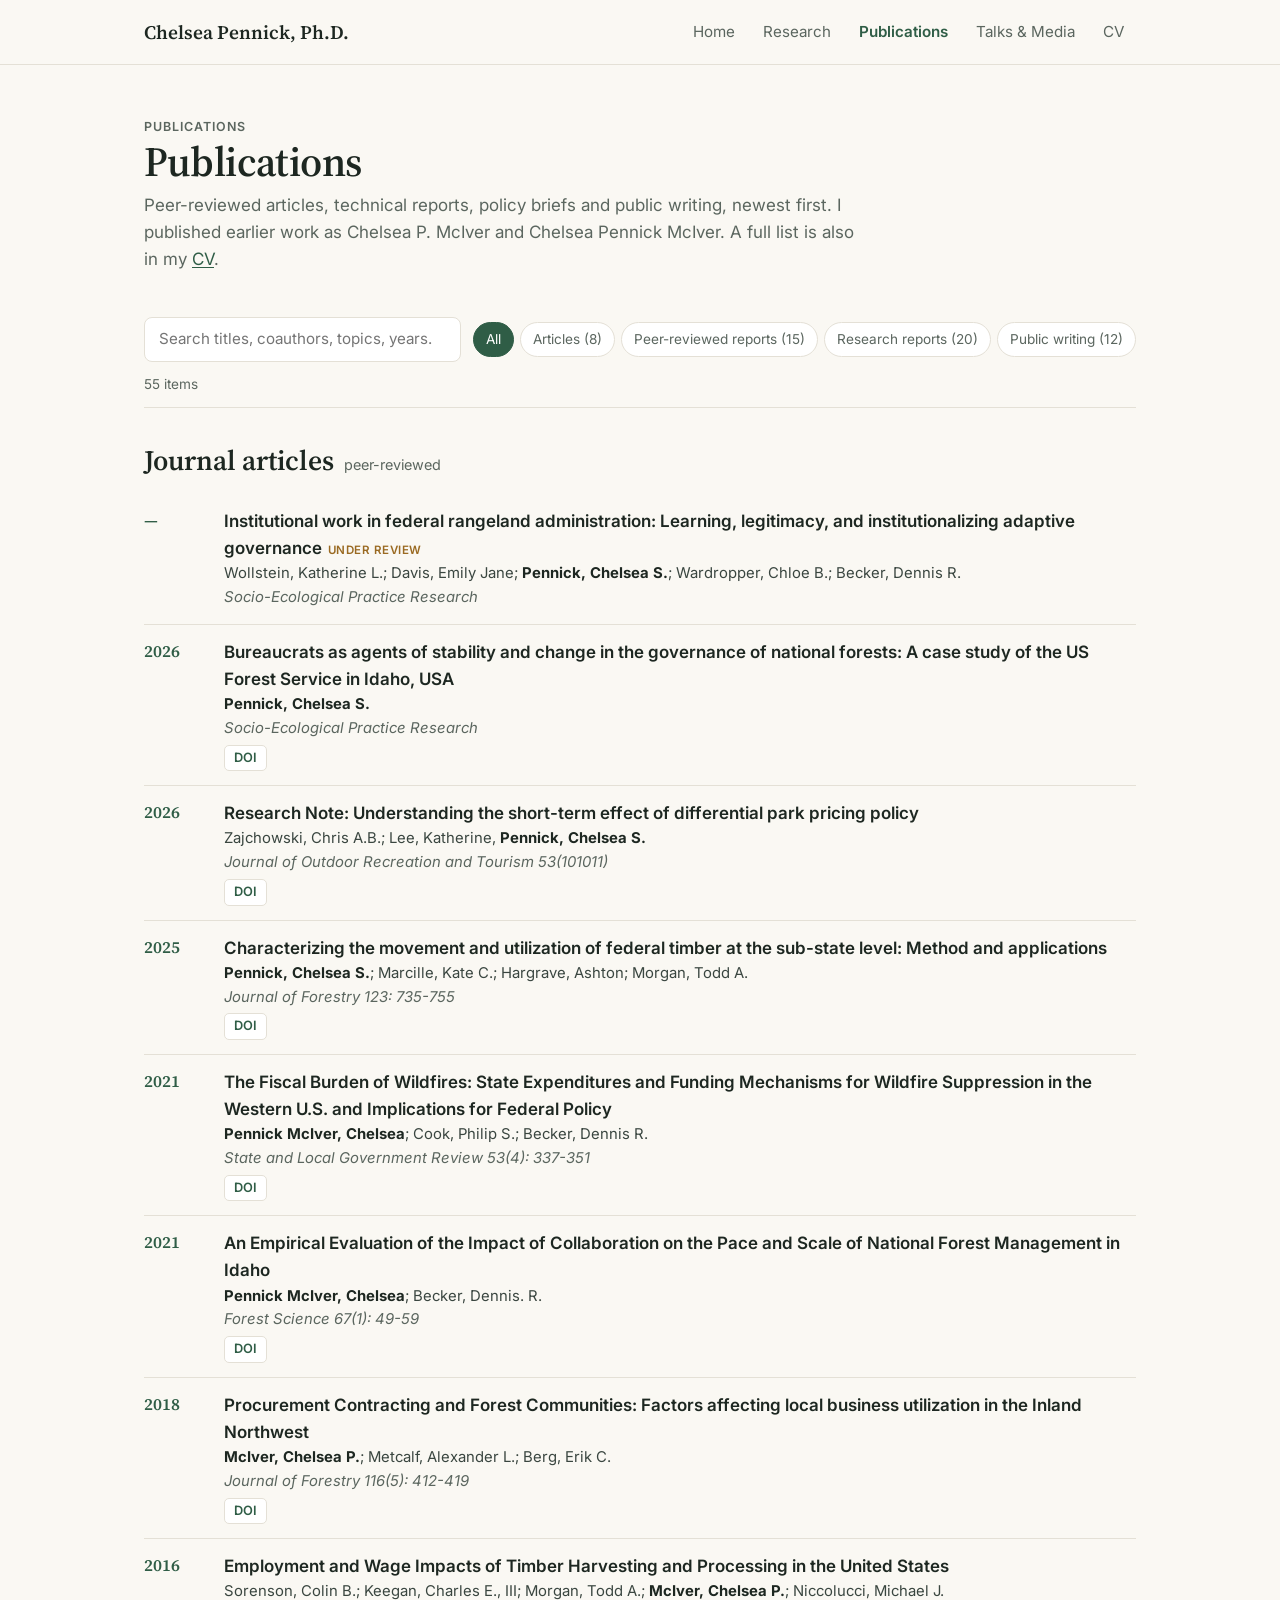
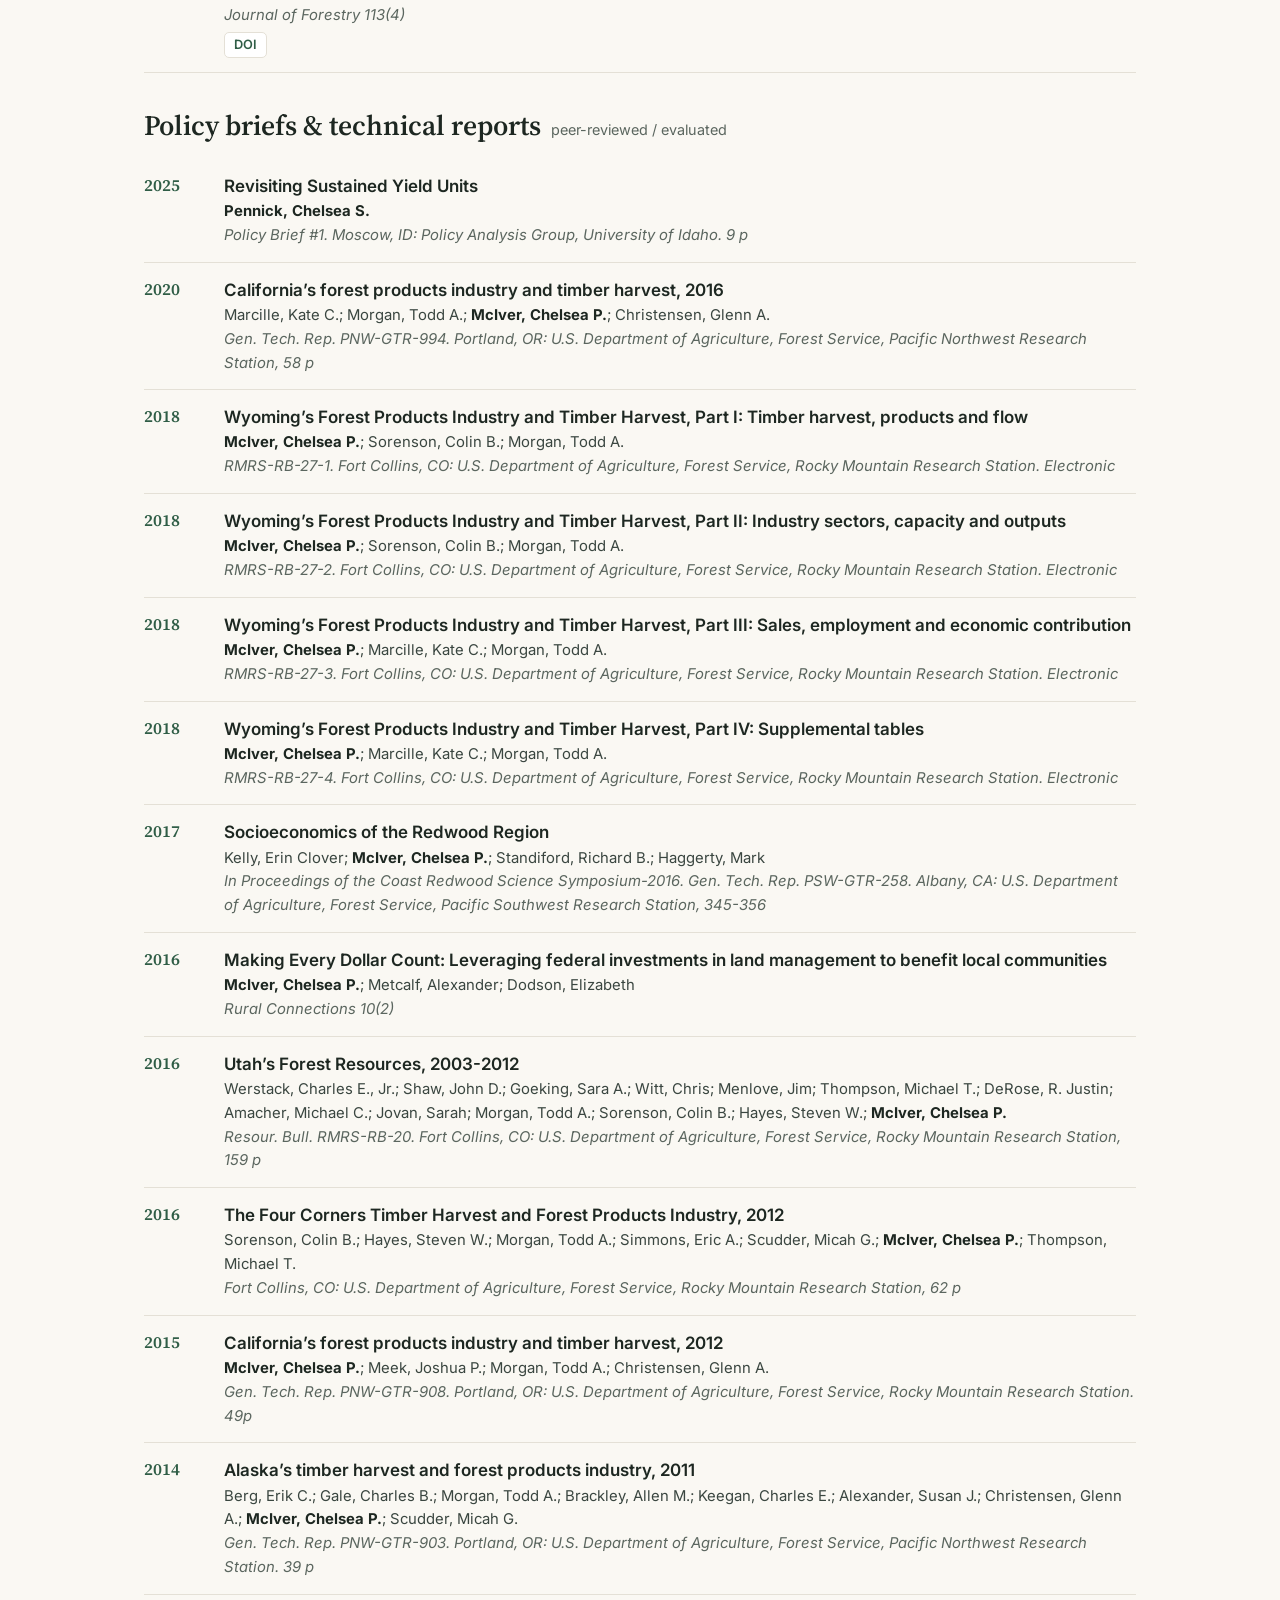
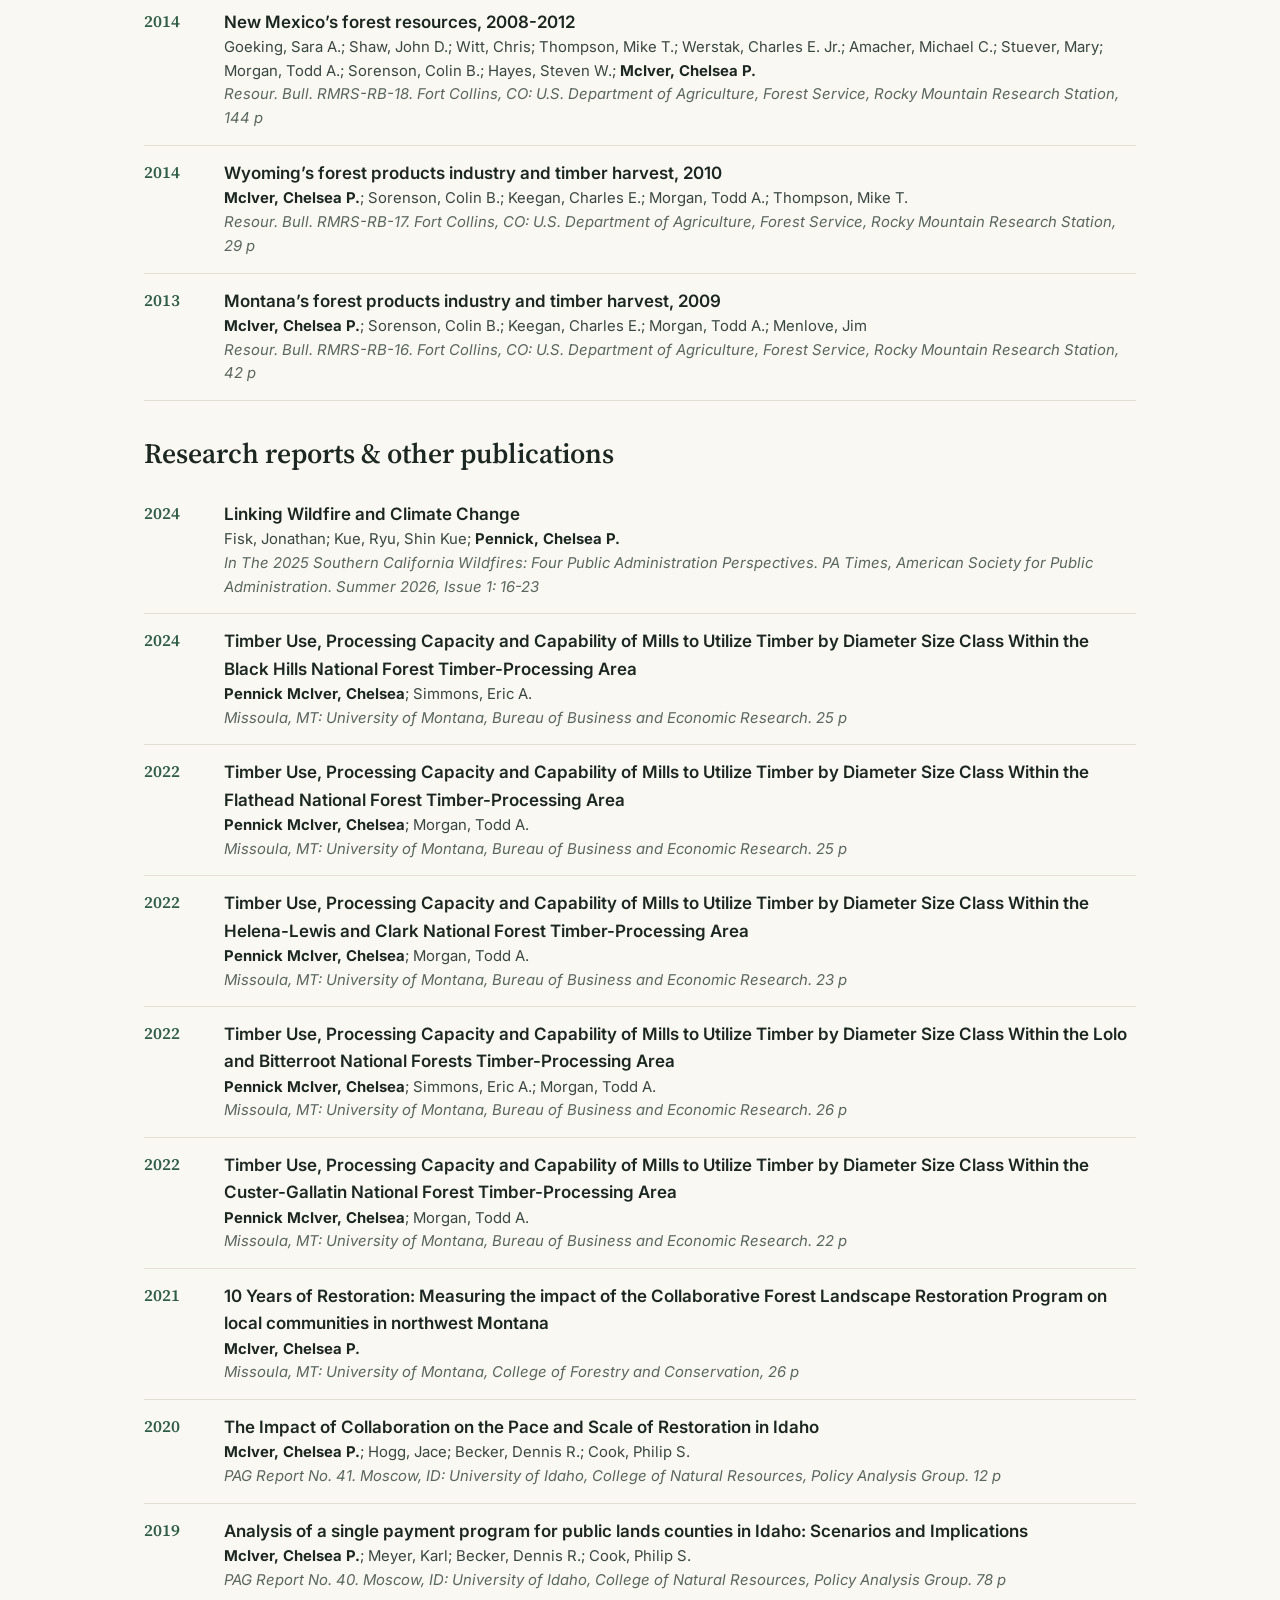
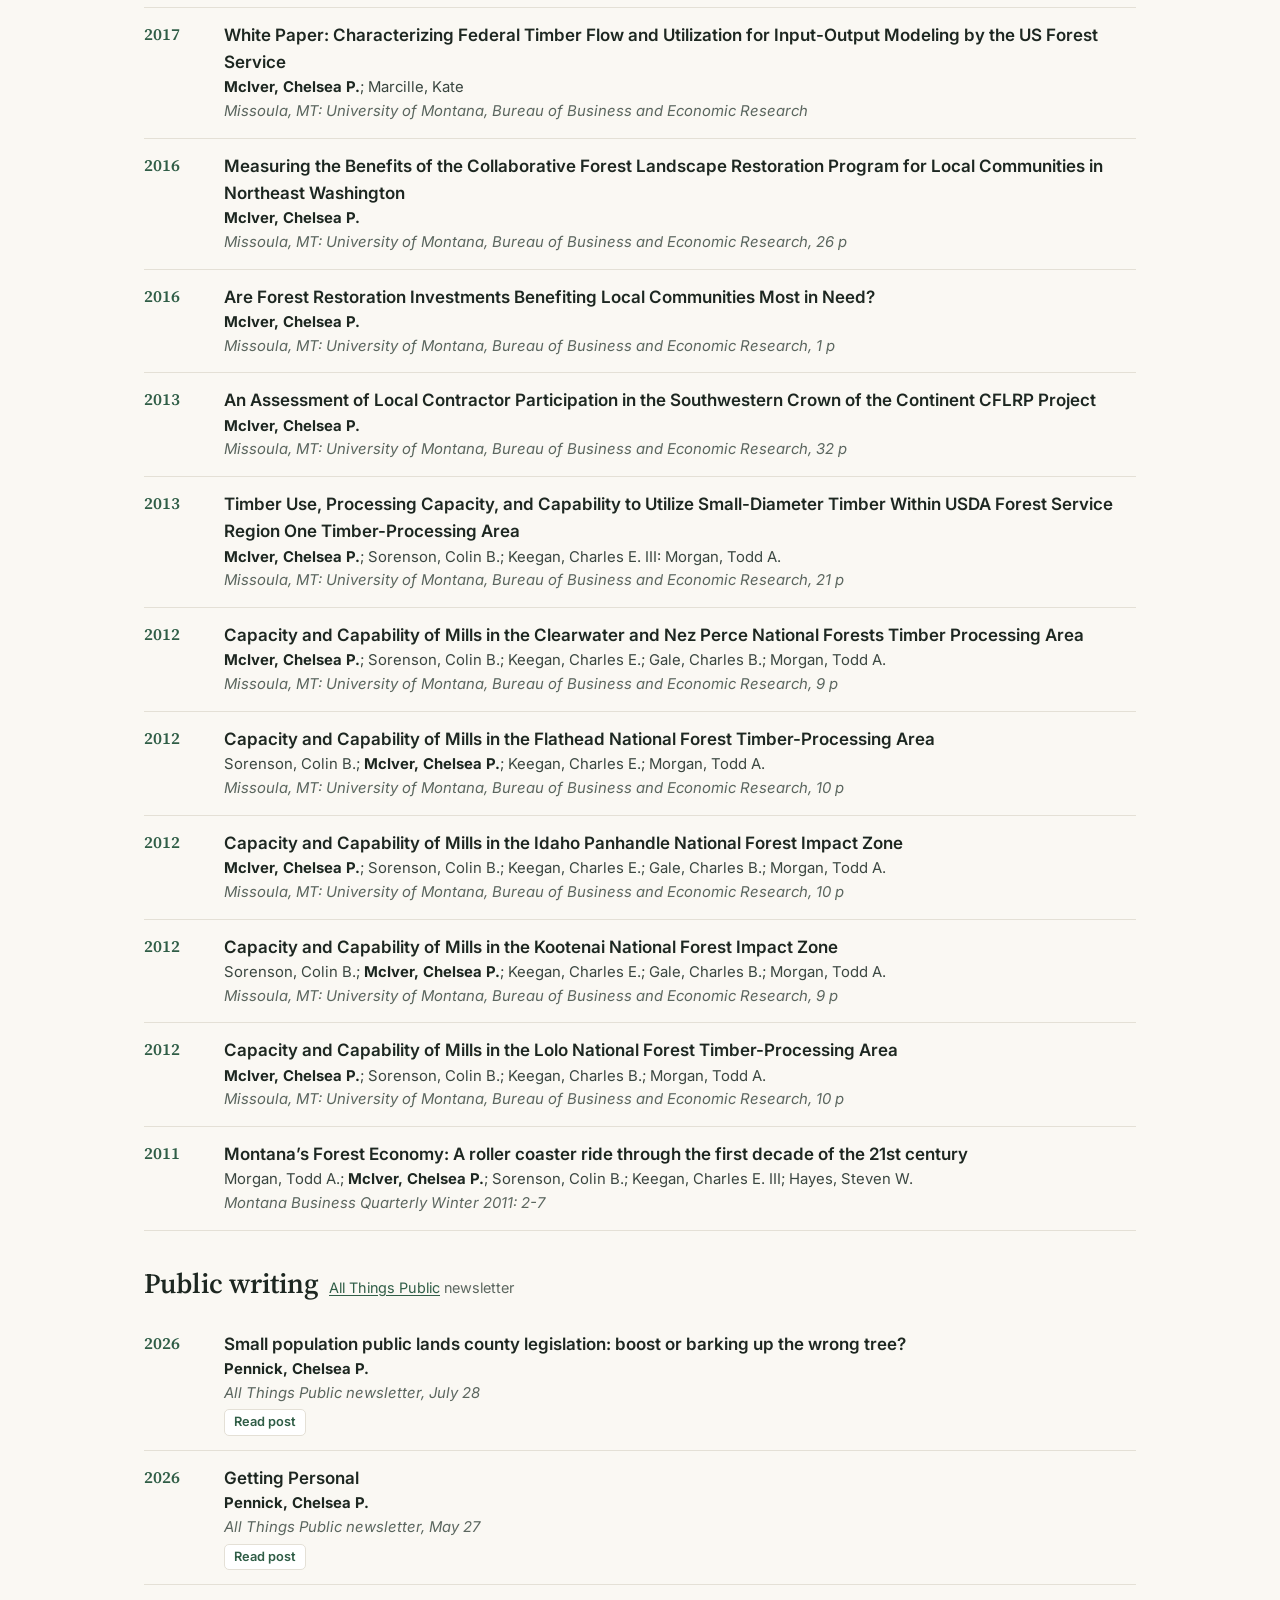
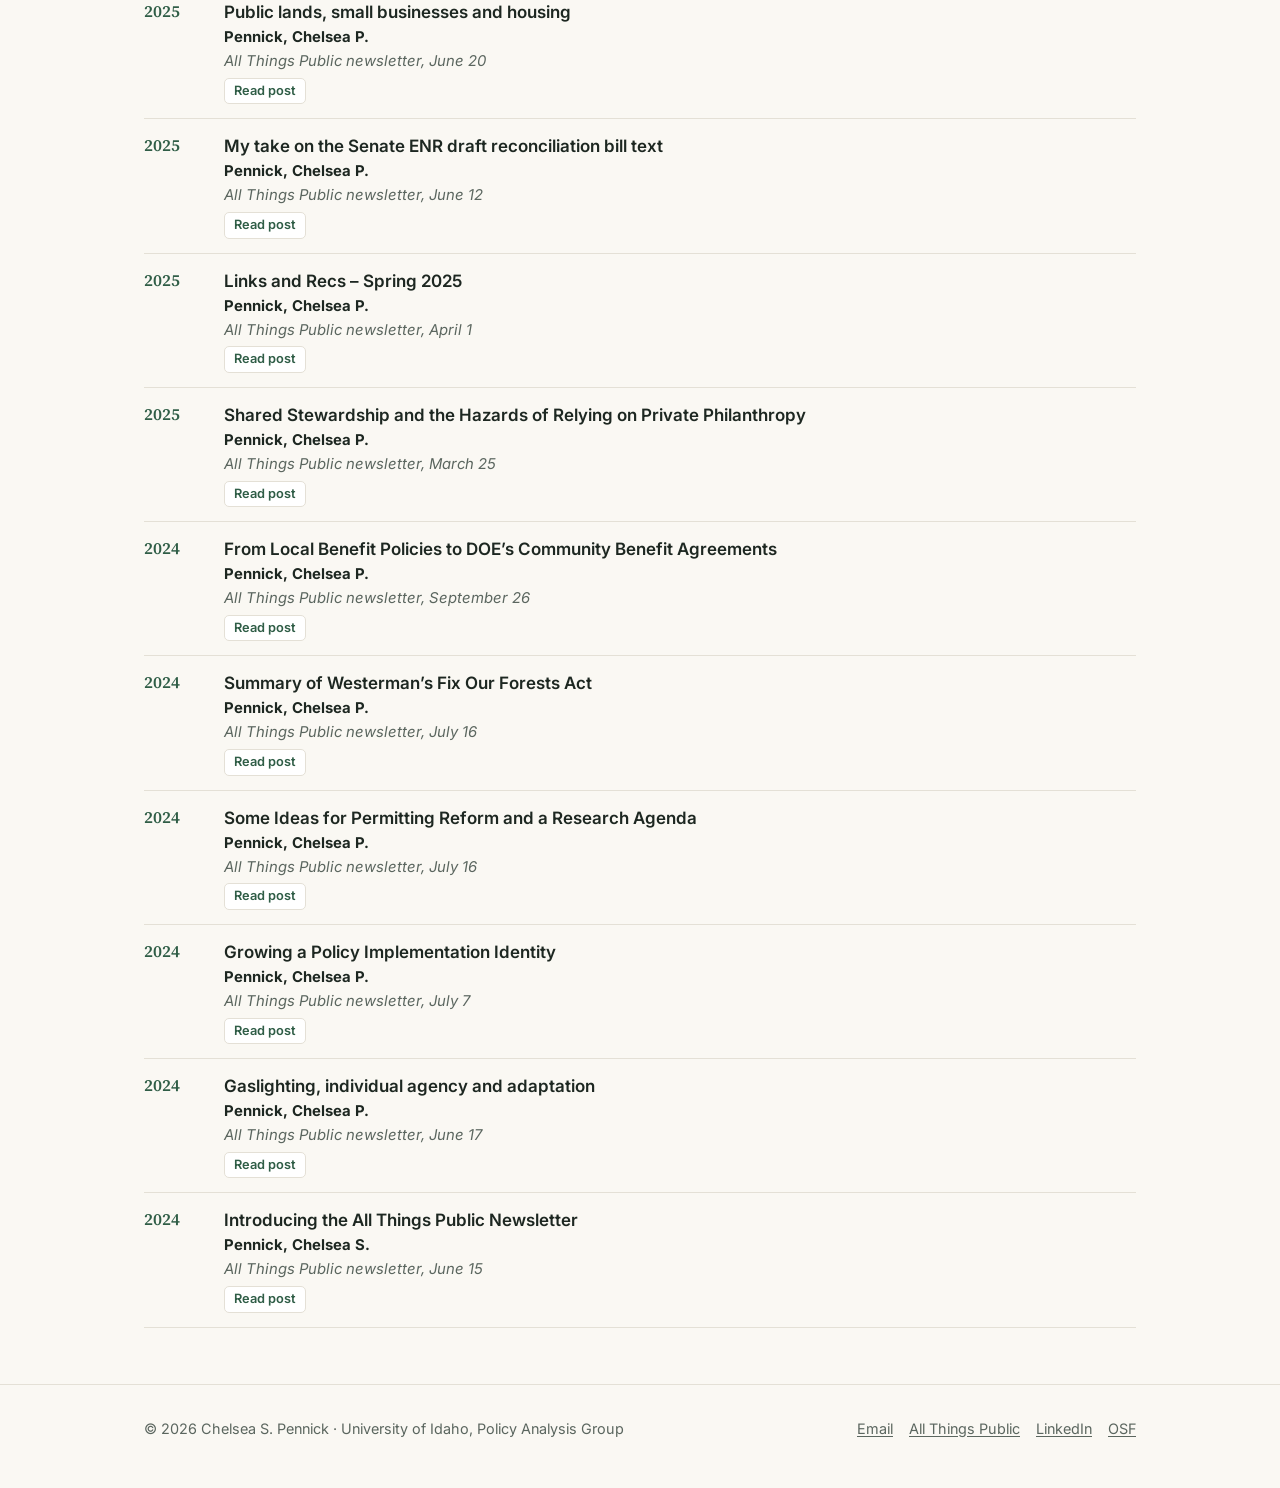
==== publications.html @ fbf47e04 "Add files via upload" ====
<!DOCTYPE html>
<html lang="en">
<head>
  <meta charset="utf-8">
  <meta name="viewport" content="width=device-width, initial-scale=1">
  <title>Publications | Chelsea Pennick, Ph.D.</title>
  <meta name="description" content="Journal articles, technical reports, policy briefs and public writing by Chelsea Pennick (McIver).">
  <meta property="og:title" content="Publications | Chelsea Pennick, Ph.D.">
  <meta property="og:description" content="Journal articles, technical reports, policy briefs and public writing by Chelsea Pennick (McIver).">
  <link rel="preconnect" href="https://fonts.googleapis.com">
  <link rel="preconnect" href="https://fonts.gstatic.com" crossorigin>
  <link href="https://fonts.googleapis.com/css2?family=Inter:wght@400;500;600&family=Source+Serif+4:wght@400;600&display=swap" rel="stylesheet">
  <link rel="stylesheet" href="style.css">
</head>
<body>
  <a class="skip" href="#main">Skip to content</a>
  <header class="site-header">
    <div class="wrap">
      <a class="brand" href="index.html">Chelsea Pennick, Ph.D.</a>
      <nav class="nav" aria-label="Main">
        <a href="index.html">Home</a>
        <a href="research.html">Research</a>
        <a href="publications.html" aria-current="page">Publications</a>
        <a href="talks.html">Talks &amp; Media</a>
        <a href="files/Pennick_CV.pdf">CV</a>
      </nav>
    </div>
  </header>

  <main id="main">
    <div class="page-head">
      <div class="wrap">
        <p class="kicker">Publications</p>
        <h1>Publications</h1>
        <p>Peer-reviewed articles, technical reports, policy briefs and public writing, newest first. I published earlier work as Chelsea P. McIver and Chelsea Pennick McIver. A full list is also in my <a href="files/Pennick_CV.pdf">CV</a>.</p>
      </div>
    </div>
    <div class="wrap">
      <div class="toolbar" role="search">
        <input id="q" type="search" placeholder="Search titles, coauthors, topics, years…" aria-label="Search publications">
        <div class="chips" role="group" aria-label="Filter by type">
          <button class="chip" data-filter="all" aria-pressed="true">All</button>
          <button class="chip" data-filter="article" aria-pressed="false">Articles (8)</button>
          <button class="chip" data-filter="technical" aria-pressed="false">Peer-reviewed reports (15)</button>
          <button class="chip" data-filter="report" aria-pressed="false">Research reports (20)</button>
          <button class="chip" data-filter="writing" aria-pressed="false">Public writing (12)</button>
        </div>
        <span class="count" id="count" aria-live="polite">55 items</span>
      </div>
    </div>
    <section class="pub-section" id="articles" data-section>
      <div class="wrap">
        <h2>Journal articles <small>peer-reviewed</small></h2>
        <ul class="pubs">
      <li class="pub" id="J8" data-type="article" data-search="wollstein, katherine l.; davis, emily jane; pennick, chelsea s.; wardropper, chloe b.; becker, dennis r. under review institutional work in federal rangeland administration: learning, legitimacy, and institutionalizing adaptive governance socio-ecological practice research">
        <div class="yr">—</div>
        <div>
          <div class="title">Institutional work in federal rangeland administration: Learning, legitimacy, and institutionalizing adaptive governance<span class="status">Under review</span></div>
          <div class="authors">Wollstein, Katherine L.; Davis, Emily Jane; <strong>Pennick, Chelsea S.</strong>; Wardropper, Chloe B.; Becker, Dennis R.</div>
          <div class="venue">Socio-Ecological Practice Research</div>
        </div>
      </li>
      <li class="pub" id="J7" data-type="article" data-search="pennick, chelsea s. 2026 bureaucrats as agents of stability and change in the governance of national forests: a case study of the us forest service in idaho, usa socio-ecological practice research">
        <div class="yr">2026</div>
        <div>
          <div class="title">Bureaucrats as agents of stability and change in the governance of national forests: A case study of the US Forest Service in Idaho, USA</div>
          <div class="authors"><strong>Pennick, Chelsea S.</strong></div>
          <div class="venue">Socio-Ecological Practice Research</div>
          <div class="actions"><a href="https://doi.org/10.1007/s42532-026-00258-z">DOI</a></div>
        </div>
      </li>
      <li class="pub" id="J6" data-type="article" data-search="zajchowski, chris a.b.; lee, katherine, pennick, chelsea s. 2026 research note: understanding the short-term effect of differential park pricing policy journal of outdoor recreation and tourism 53(101011)">
        <div class="yr">2026</div>
        <div>
          <div class="title">Research Note: Understanding the short-term effect of differential park pricing policy</div>
          <div class="authors">Zajchowski, Chris A.B.; Lee, Katherine, <strong>Pennick, Chelsea S.</strong></div>
          <div class="venue">Journal of Outdoor Recreation and Tourism 53(101011)</div>
          <div class="actions"><a href="https://doi.org/10.1016/j.jort.2025.101011">DOI</a></div>
        </div>
      </li>
      <li class="pub" id="J5" data-type="article" data-search="pennick, chelsea s.; marcille, kate c.; hargrave, ashton; morgan, todd a. 2025 characterizing the movement and utilization of federal timber at the sub-state level: method and applications journal of forestry 123: 735-755">
        <div class="yr">2025</div>
        <div>
          <div class="title">Characterizing the movement and utilization of federal timber at the sub-state level: Method and applications</div>
          <div class="authors"><strong>Pennick, Chelsea S.</strong>; Marcille, Kate C.; Hargrave, Ashton; Morgan, Todd A.</div>
          <div class="venue">Journal of Forestry 123: 735-755</div>
          <div class="actions"><a href="https://doi.org/10.1007/s44392-025-00046-9">DOI</a></div>
        </div>
      </li>
      <li class="pub" id="J4" data-type="article" data-search="pennick mciver, chelsea; cook, philip s.; becker, dennis r. 2021 the fiscal burden of wildfires: state expenditures and funding mechanisms for wildfire suppression in the western u.s. and implications for federal policy state and local government review 53(4): 337-351">
        <div class="yr">2021</div>
        <div>
          <div class="title">The Fiscal Burden of Wildfires: State Expenditures and Funding Mechanisms for Wildfire Suppression in the Western U.S. and Implications for Federal Policy</div>
          <div class="authors"><strong>Pennick McIver, Chelsea</strong>; Cook, Philip S.; Becker, Dennis R.</div>
          <div class="venue">State and Local Government Review 53(4): 337-351</div>
          <div class="actions"><a href="https://doi.org/10.1177/0160323X211061353">DOI</a></div>
        </div>
      </li>
      <li class="pub" id="J3" data-type="article" data-search="pennick mciver, chelsea; becker, dennis. r. 2021 an empirical evaluation of the impact of collaboration on the pace and scale of national forest management in idaho forest science 67(1): 49-59">
        <div class="yr">2021</div>
        <div>
          <div class="title">An Empirical Evaluation of the Impact of Collaboration on the Pace and Scale of National Forest Management in Idaho</div>
          <div class="authors"><strong>Pennick McIver, Chelsea</strong>; Becker, Dennis. R.</div>
          <div class="venue">Forest Science 67(1): 49-59</div>
          <div class="actions"><a href="https://doi.org/10.1093/forsci/fxaa040">DOI</a></div>
        </div>
      </li>
      <li class="pub" id="J2" data-type="article" data-search="mciver, chelsea p.; metcalf, alexander l.; berg, erik c. 2018 procurement contracting and forest communities: factors affecting local business utilization in the inland northwest journal of forestry 116(5): 412-419">
        <div class="yr">2018</div>
        <div>
          <div class="title">Procurement Contracting and Forest Communities: Factors affecting local business utilization in the Inland Northwest</div>
          <div class="authors"><strong>McIver, Chelsea P.</strong>; Metcalf, Alexander L.; Berg, Erik C.</div>
          <div class="venue">Journal of Forestry 116(5): 412-419</div>
          <div class="actions"><a href="https://doi.org/10.1093/jofore/fvy033">DOI</a></div>
        </div>
      </li>
      <li class="pub" id="J1" data-type="article" data-search="sorenson, colin b.; keegan, charles e., iii; morgan, todd a.; mciver, chelsea p.; niccolucci, michael j. 2016 employment and wage impacts of timber harvesting and processing in the united states journal of forestry 113(4)">
        <div class="yr">2016</div>
        <div>
          <div class="title">Employment and Wage Impacts of Timber Harvesting and Processing in the United States</div>
          <div class="authors">Sorenson, Colin B.; Keegan, Charles E., III; Morgan, Todd A.; <strong>McIver, Chelsea P.</strong>; Niccolucci, Michael J.</div>
          <div class="venue">Journal of Forestry 113(4)</div>
          <div class="actions"><a href="https://doi.org/10.5849/jof.14-082">DOI</a></div>
        </div>
      </li>
        </ul>
      </div>
    </section>
    <section class="pub-section" id="technical-reports" data-section>
      <div class="wrap">
        <h2>Policy briefs &amp; technical reports <small>peer-reviewed / evaluated</small></h2>
        <ul class="pubs">
      <li class="pub" id="R15" data-type="technical" data-search="pennick, chelsea s. 2025 revisiting sustained yield units policy brief #1. moscow, id: policy analysis group, university of idaho. 9 p">
        <div class="yr">2025</div>
        <div>
          <div class="title">Revisiting Sustained Yield Units</div>
          <div class="authors"><strong>Pennick, Chelsea S.</strong></div>
          <div class="venue">Policy Brief #1. Moscow, ID: Policy Analysis Group, University of Idaho. 9 p</div>
        </div>
      </li>
      <li class="pub" id="R14" data-type="technical" data-search="marcille, kate c.; morgan, todd a.; mciver, chelsea p.; christensen, glenn a. 2020 california’s forest products industry and timber harvest, 2016 gen. tech. rep. pnw-gtr-994. portland, or: u.s. department of agriculture, forest service, pacific northwest research station, 58 p">
        <div class="yr">2020</div>
        <div>
          <div class="title">California’s forest products industry and timber harvest, 2016</div>
          <div class="authors">Marcille, Kate C.; Morgan, Todd A.; <strong>McIver, Chelsea P.</strong>; Christensen, Glenn A.</div>
          <div class="venue">Gen. Tech. Rep. PNW-GTR-994. Portland, OR: U.S. Department of Agriculture, Forest Service, Pacific Northwest Research Station, 58 p</div>
        </div>
      </li>
      <li class="pub" id="R13" data-type="technical" data-search="mciver, chelsea p.; sorenson, colin b.; morgan, todd a. 2018 wyoming’s forest products industry and timber harvest, part i: timber harvest, products and flow rmrs-rb-27-1. fort collins, co: u.s. department of agriculture, forest service, rocky mountain research station. electronic">
        <div class="yr">2018</div>
        <div>
          <div class="title">Wyoming’s Forest Products Industry and Timber Harvest, Part I: Timber harvest, products and flow</div>
          <div class="authors"><strong>McIver, Chelsea P.</strong>; Sorenson, Colin B.; Morgan, Todd A.</div>
          <div class="venue">RMRS-RB-27-1. Fort Collins, CO: U.S. Department of Agriculture, Forest Service, Rocky Mountain Research Station. Electronic</div>
        </div>
      </li>
      <li class="pub" id="R12" data-type="technical" data-search="mciver, chelsea p.; sorenson, colin b.; morgan, todd a. 2018 wyoming’s forest products industry and timber harvest, part ii: industry sectors, capacity and outputs rmrs-rb-27-2. fort collins, co: u.s. department of agriculture, forest service, rocky mountain research station. electronic">
        <div class="yr">2018</div>
        <div>
          <div class="title">Wyoming’s Forest Products Industry and Timber Harvest, Part II: Industry sectors, capacity and outputs</div>
          <div class="authors"><strong>McIver, Chelsea P.</strong>; Sorenson, Colin B.; Morgan, Todd A.</div>
          <div class="venue">RMRS-RB-27-2. Fort Collins, CO: U.S. Department of Agriculture, Forest Service, Rocky Mountain Research Station. Electronic</div>
        </div>
      </li>
      <li class="pub" id="R11" data-type="technical" data-search="mciver, chelsea p.; marcille, kate c.; morgan, todd a. 2018 wyoming’s forest products industry and timber harvest, part iii: sales, employment and economic contribution rmrs-rb-27-3. fort collins, co: u.s. department of agriculture, forest service, rocky mountain research station. electronic">
        <div class="yr">2018</div>
        <div>
          <div class="title">Wyoming’s Forest Products Industry and Timber Harvest, Part III: Sales, employment and economic contribution</div>
          <div class="authors"><strong>McIver, Chelsea P.</strong>; Marcille, Kate C.; Morgan, Todd A.</div>
          <div class="venue">RMRS-RB-27-3. Fort Collins, CO: U.S. Department of Agriculture, Forest Service, Rocky Mountain Research Station. Electronic</div>
        </div>
      </li>
      <li class="pub" id="R10" data-type="technical" data-search="mciver, chelsea p.; marcille, kate c.; morgan, todd a. 2018 wyoming’s forest products industry and timber harvest, part iv: supplemental tables rmrs-rb-27-4. fort collins, co: u.s. department of agriculture, forest service, rocky mountain research station. electronic">
        <div class="yr">2018</div>
        <div>
          <div class="title">Wyoming’s Forest Products Industry and Timber Harvest, Part IV: Supplemental tables</div>
          <div class="authors"><strong>McIver, Chelsea P.</strong>; Marcille, Kate C.; Morgan, Todd A.</div>
          <div class="venue">RMRS-RB-27-4. Fort Collins, CO: U.S. Department of Agriculture, Forest Service, Rocky Mountain Research Station. Electronic</div>
        </div>
      </li>
      <li class="pub" id="R9" data-type="technical" data-search="kelly, erin clover; mciver, chelsea p.; standiford, richard b.; haggerty, mark 2017 socioeconomics of the redwood region in proceedings of the coast redwood science symposium-2016. gen. tech. rep. psw-gtr-258. albany, ca: u.s. department of agriculture, forest service, pacific southwest research station, 345-356">
        <div class="yr">2017</div>
        <div>
          <div class="title">Socioeconomics of the Redwood Region</div>
          <div class="authors">Kelly, Erin Clover; <strong>McIver, Chelsea P.</strong>; Standiford, Richard B.; Haggerty, Mark</div>
          <div class="venue">In Proceedings of the Coast Redwood Science Symposium-2016. Gen. Tech. Rep. PSW-GTR-258. Albany, CA: U.S. Department of Agriculture, Forest Service, Pacific Southwest Research Station, 345-356</div>
        </div>
      </li>
      <li class="pub" id="R8" data-type="technical" data-search="mciver, chelsea p.; metcalf, alexander; dodson, elizabeth 2016 making every dollar count: leveraging federal investments in land management to benefit local communities rural connections 10(2)">
        <div class="yr">2016</div>
        <div>
          <div class="title">Making Every Dollar Count: Leveraging federal investments in land management to benefit local communities</div>
          <div class="authors"><strong>McIver, Chelsea P.</strong>; Metcalf, Alexander; Dodson, Elizabeth</div>
          <div class="venue">Rural Connections 10(2)</div>
        </div>
      </li>
      <li class="pub" id="R7" data-type="technical" data-search="werstack, charles e., jr.; shaw, john d.; goeking, sara a.; witt, chris; menlove, jim; thompson, michael t.; derose, r. justin; amacher, michael c.; jovan, sarah; morgan, todd a.; sorenson, colin b.; hayes, steven w.; mciver, chelsea p. 2016 utah’s forest resources, 2003-2012 resour. bull. rmrs-rb-20. fort collins, co: u.s. department of agriculture, forest service, rocky mountain research station, 159 p">
        <div class="yr">2016</div>
        <div>
          <div class="title">Utah’s Forest Resources, 2003-2012</div>
          <div class="authors">Werstack, Charles E., Jr.; Shaw, John D.; Goeking, Sara A.; Witt, Chris; Menlove, Jim; Thompson, Michael T.; DeRose, R. Justin; Amacher, Michael C.; Jovan, Sarah; Morgan, Todd A.; Sorenson, Colin B.; Hayes, Steven W.; <strong>McIver, Chelsea P.</strong></div>
          <div class="venue">Resour. Bull. RMRS-RB-20. Fort Collins, CO: U.S. Department of Agriculture, Forest Service, Rocky Mountain Research Station, 159 p</div>
        </div>
      </li>
      <li class="pub" id="R6" data-type="technical" data-search="sorenson, colin b.; hayes, steven w.; morgan, todd a.; simmons, eric a.; scudder, micah g.; mciver, chelsea p.; thompson, michael t. 2016 the four corners timber harvest and forest products industry, 2012 fort collins, co: u.s. department of agriculture, forest service, rocky mountain research station, 62 p">
        <div class="yr">2016</div>
        <div>
          <div class="title">The Four Corners Timber Harvest and Forest Products Industry, 2012</div>
          <div class="authors">Sorenson, Colin B.; Hayes, Steven W.; Morgan, Todd A.; Simmons, Eric A.; Scudder, Micah G.; <strong>McIver, Chelsea P.</strong>; Thompson, Michael T.</div>
          <div class="venue">Fort Collins, CO: U.S. Department of Agriculture, Forest Service, Rocky Mountain Research Station, 62 p</div>
        </div>
      </li>
      <li class="pub" id="R5" data-type="technical" data-search="mciver, chelsea p.; meek, joshua p.; morgan, todd a.; christensen, glenn a. 2015 california’s forest products industry and timber harvest, 2012 gen. tech. rep. pnw-gtr-908. portland, or: u.s. department of agriculture, forest service, rocky mountain research station. 49p">
        <div class="yr">2015</div>
        <div>
          <div class="title">California’s forest products industry and timber harvest, 2012</div>
          <div class="authors"><strong>McIver, Chelsea P.</strong>; Meek, Joshua P.; Morgan, Todd A.; Christensen, Glenn A.</div>
          <div class="venue">Gen. Tech. Rep. PNW-GTR-908. Portland, OR: U.S. Department of Agriculture, Forest Service, Rocky Mountain Research Station. 49p</div>
        </div>
      </li>
      <li class="pub" id="R4" data-type="technical" data-search="berg, erik c.; gale, charles b.; morgan, todd a.; brackley, allen m.; keegan, charles e.; alexander, susan j.; christensen, glenn a.; mciver, chelsea p.; scudder, micah g. 2014 alaska’s timber harvest and forest products industry, 2011 gen. tech. rep. pnw-gtr-903. portland, or: u.s. department of agriculture, forest service, pacific northwest research station. 39 p">
        <div class="yr">2014</div>
        <div>
          <div class="title">Alaska’s timber harvest and forest products industry, 2011</div>
          <div class="authors">Berg, Erik C.; Gale, Charles B.; Morgan, Todd A.; Brackley, Allen M.; Keegan, Charles E.; Alexander, Susan J.; Christensen, Glenn A.; <strong>McIver, Chelsea P.</strong>; Scudder, Micah G.</div>
          <div class="venue">Gen. Tech. Rep. PNW-GTR-903. Portland, OR: U.S. Department of Agriculture, Forest Service, Pacific Northwest Research Station. 39 p</div>
        </div>
      </li>
      <li class="pub" id="R3" data-type="technical" data-search="goeking, sara a.; shaw, john d.; witt, chris; thompson, mike t.; werstak, charles e. jr.; amacher, michael c.; stuever, mary; morgan, todd a.; sorenson, colin b.; hayes, steven w.; mciver, chelsea p. 2014 new mexico’s forest resources, 2008-2012 resour. bull. rmrs-rb-18. fort collins, co: u.s. department of agriculture, forest service, rocky mountain research station, 144 p">
        <div class="yr">2014</div>
        <div>
          <div class="title">New Mexico’s forest resources, 2008-2012</div>
          <div class="authors">Goeking, Sara A.; Shaw, John D.; Witt, Chris; Thompson, Mike T.; Werstak, Charles E. Jr.; Amacher, Michael C.; Stuever, Mary; Morgan, Todd A.; Sorenson, Colin B.; Hayes, Steven W.; <strong>McIver, Chelsea P.</strong></div>
          <div class="venue">Resour. Bull. RMRS-RB-18. Fort Collins, CO: U.S. Department of Agriculture, Forest Service, Rocky Mountain Research Station, 144 p</div>
        </div>
      </li>
      <li class="pub" id="R2" data-type="technical" data-search="mciver, chelsea p.; sorenson, colin b.; keegan, charles e.; morgan, todd a.; thompson, mike t. 2014 wyoming’s forest products industry and timber harvest, 2010 resour. bull. rmrs-rb-17. fort collins, co: u.s. department of agriculture, forest service, rocky mountain research station, 29 p">
        <div class="yr">2014</div>
        <div>
          <div class="title">Wyoming’s forest products industry and timber harvest, 2010</div>
          <div class="authors"><strong>McIver, Chelsea P.</strong>; Sorenson, Colin B.; Keegan, Charles E.; Morgan, Todd A.; Thompson, Mike T.</div>
          <div class="venue">Resour. Bull. RMRS-RB-17. Fort Collins, CO: U.S. Department of Agriculture, Forest Service, Rocky Mountain Research Station, 29 p</div>
        </div>
      </li>
      <li class="pub" id="R1" data-type="technical" data-search="mciver, chelsea p.; sorenson, colin b.; keegan, charles e.; morgan, todd a.; menlove, jim 2013 montana’s forest products industry and timber harvest, 2009 resour. bull. rmrs-rb-16. fort collins, co: u.s. department of agriculture, forest service, rocky mountain research station, 42 p">
        <div class="yr">2013</div>
        <div>
          <div class="title">Montana’s forest products industry and timber harvest, 2009</div>
          <div class="authors"><strong>McIver, Chelsea P.</strong>; Sorenson, Colin B.; Keegan, Charles E.; Morgan, Todd A.; Menlove, Jim</div>
          <div class="venue">Resour. Bull. RMRS-RB-16. Fort Collins, CO: U.S. Department of Agriculture, Forest Service, Rocky Mountain Research Station, 42 p</div>
        </div>
      </li>
        </ul>
      </div>
    </section>
    <section class="pub-section" id="reports" data-section>
      <div class="wrap">
        <h2>Research reports &amp; other publications <small></small></h2>
        <ul class="pubs">
      <li class="pub" id="PP21" data-type="report" data-search="fisk, jonathan; kue, ryu, shin kue; pennick, chelsea p. 2024 linking wildfire and climate change in the 2025 southern california wildfires: four public administration perspectives. pa times, american society for public administration. summer 2026, issue 1: 16-23">
        <div class="yr">2024</div>
        <div>
          <div class="title">Linking Wildfire and Climate Change</div>
          <div class="authors">Fisk, Jonathan; Kue, Ryu, Shin Kue; <strong>Pennick, Chelsea P.</strong></div>
          <div class="venue">In The 2025 Southern California Wildfires: Four Public Administration Perspectives. PA Times, American Society for Public Administration. Summer 2026, Issue 1: 16-23</div>
        </div>
      </li>
      <li class="pub" id="PP19" data-type="report" data-search="pennick mciver, chelsea; simmons, eric a. 2024 timber use, processing capacity and capability of mills to utilize timber by diameter size class within the black hills national forest timber-processing area missoula, mt: university of montana, bureau of business and economic research. 25 p">
        <div class="yr">2024</div>
        <div>
          <div class="title">Timber Use, Processing Capacity and Capability of Mills to Utilize Timber by Diameter Size Class Within the Black Hills National Forest Timber-Processing Area</div>
          <div class="authors"><strong>Pennick McIver, Chelsea</strong>; Simmons, Eric A.</div>
          <div class="venue">Missoula, MT: University of Montana, Bureau of Business and Economic Research. 25 p</div>
        </div>
      </li>
      <li class="pub" id="PP18" data-type="report" data-search="pennick mciver, chelsea; morgan, todd a. 2022 timber use, processing capacity and capability of mills to utilize timber by diameter size class within the flathead national forest timber-processing area missoula, mt: university of montana, bureau of business and economic research. 25 p">
        <div class="yr">2022</div>
        <div>
          <div class="title">Timber Use, Processing Capacity and Capability of Mills to Utilize Timber by Diameter Size Class Within the Flathead National Forest Timber-Processing Area</div>
          <div class="authors"><strong>Pennick McIver, Chelsea</strong>; Morgan, Todd A.</div>
          <div class="venue">Missoula, MT: University of Montana, Bureau of Business and Economic Research. 25 p</div>
        </div>
      </li>
      <li class="pub" id="PP17" data-type="report" data-search="pennick mciver, chelsea; morgan, todd a. 2022 timber use, processing capacity and capability of mills to utilize timber by diameter size class within the helena-lewis and clark national forest timber-processing area missoula, mt: university of montana, bureau of business and economic research. 23 p">
        <div class="yr">2022</div>
        <div>
          <div class="title">Timber Use, Processing Capacity and Capability of Mills to Utilize Timber by Diameter Size Class Within the Helena-Lewis and Clark National Forest Timber-Processing Area</div>
          <div class="authors"><strong>Pennick McIver, Chelsea</strong>; Morgan, Todd A.</div>
          <div class="venue">Missoula, MT: University of Montana, Bureau of Business and Economic Research. 23 p</div>
        </div>
      </li>
      <li class="pub" id="PP16" data-type="report" data-search="pennick mciver, chelsea; simmons, eric a.; morgan, todd a. 2022 timber use, processing capacity and capability of mills to utilize timber by diameter size class within the lolo and bitterroot national forests timber-processing area missoula, mt: university of montana, bureau of business and economic research. 26 p">
        <div class="yr">2022</div>
        <div>
          <div class="title">Timber Use, Processing Capacity and Capability of Mills to Utilize Timber by Diameter Size Class Within the Lolo and Bitterroot National Forests Timber-Processing Area</div>
          <div class="authors"><strong>Pennick McIver, Chelsea</strong>; Simmons, Eric A.; Morgan, Todd A.</div>
          <div class="venue">Missoula, MT: University of Montana, Bureau of Business and Economic Research. 26 p</div>
        </div>
      </li>
      <li class="pub" id="PP15" data-type="report" data-search="pennick mciver, chelsea; morgan, todd a. 2022 timber use, processing capacity and capability of mills to utilize timber by diameter size class within the custer-gallatin national forest timber-processing area missoula, mt: university of montana, bureau of business and economic research. 22 p">
        <div class="yr">2022</div>
        <div>
          <div class="title">Timber Use, Processing Capacity and Capability of Mills to Utilize Timber by Diameter Size Class Within the Custer-Gallatin National Forest Timber-Processing Area</div>
          <div class="authors"><strong>Pennick McIver, Chelsea</strong>; Morgan, Todd A.</div>
          <div class="venue">Missoula, MT: University of Montana, Bureau of Business and Economic Research. 22 p</div>
        </div>
      </li>
      <li class="pub" id="PP14" data-type="report" data-search="mciver, chelsea p. 2021 10 years of restoration: measuring the impact of the collaborative forest landscape restoration program on local communities in northwest montana missoula, mt: university of montana, college of forestry and conservation, 26 p">
        <div class="yr">2021</div>
        <div>
          <div class="title">10 Years of Restoration: Measuring the impact of the Collaborative Forest Landscape Restoration Program on local communities in northwest Montana</div>
          <div class="authors"><strong>McIver, Chelsea P.</strong></div>
          <div class="venue">Missoula, MT: University of Montana, College of Forestry and Conservation, 26 p</div>
        </div>
      </li>
      <li class="pub" id="PP13" data-type="report" data-search="mciver, chelsea p.; hogg, jace; becker, dennis r.; cook, philip s. 2020 the impact of collaboration on the pace and scale of restoration in idaho pag report no. 41. moscow, id: university of idaho, college of natural resources, policy analysis group. 12 p">
        <div class="yr">2020</div>
        <div>
          <div class="title">The Impact of Collaboration on the Pace and Scale of Restoration in Idaho</div>
          <div class="authors"><strong>McIver, Chelsea P.</strong>; Hogg, Jace; Becker, Dennis R.; Cook, Philip S.</div>
          <div class="venue">PAG Report No. 41. Moscow, ID: University of Idaho, College of Natural Resources, Policy Analysis Group. 12 p</div>
        </div>
      </li>
      <li class="pub" id="PP12" data-type="report" data-search="mciver, chelsea p.; meyer, karl; becker, dennis r.; cook, philip s. 2019 analysis of a single payment program for public lands counties in idaho: scenarios and implications pag report no. 40. moscow, id: university of idaho, college of natural resources, policy analysis group. 78 p">
        <div class="yr">2019</div>
        <div>
          <div class="title">Analysis of a single payment program for public lands counties in Idaho: Scenarios and Implications</div>
          <div class="authors"><strong>McIver, Chelsea P.</strong>; Meyer, Karl; Becker, Dennis R.; Cook, Philip S.</div>
          <div class="venue">PAG Report No. 40. Moscow, ID: University of Idaho, College of Natural Resources, Policy Analysis Group. 78 p</div>
        </div>
      </li>
      <li class="pub" id="PP11" data-type="report" data-search="mciver, chelsea p.; marcille, kate 2017 white paper: characterizing federal timber flow and utilization for input-output modeling by the us forest service missoula, mt: university of montana, bureau of business and economic research">
        <div class="yr">2017</div>
        <div>
          <div class="title">White Paper: Characterizing Federal Timber Flow and Utilization for Input-Output Modeling by the US Forest Service</div>
          <div class="authors"><strong>McIver, Chelsea P.</strong>; Marcille, Kate</div>
          <div class="venue">Missoula, MT: University of Montana, Bureau of Business and Economic Research</div>
        </div>
      </li>
      <li class="pub" id="PP10" data-type="report" data-search="mciver, chelsea p. 2016 measuring the benefits of the collaborative forest landscape restoration program for local communities in northeast washington missoula, mt: university of montana, bureau of business and economic research, 26 p">
        <div class="yr">2016</div>
        <div>
          <div class="title">Measuring the Benefits of the Collaborative Forest Landscape Restoration Program for Local Communities in Northeast Washington</div>
          <div class="authors"><strong>McIver, Chelsea P.</strong></div>
          <div class="venue">Missoula, MT: University of Montana, Bureau of Business and Economic Research, 26 p</div>
        </div>
      </li>
      <li class="pub" id="PP9" data-type="report" data-search="mciver, chelsea p. 2016 are forest restoration investments benefiting local communities most in need? missoula, mt: university of montana, bureau of business and economic research, 1 p">
        <div class="yr">2016</div>
        <div>
          <div class="title">Are Forest Restoration Investments Benefiting Local Communities Most in Need?</div>
          <div class="authors"><strong>McIver, Chelsea P.</strong></div>
          <div class="venue">Missoula, MT: University of Montana, Bureau of Business and Economic Research, 1 p</div>
        </div>
      </li>
      <li class="pub" id="PP8" data-type="report" data-search="mciver, chelsea p. 2013 an assessment of local contractor participation in the southwestern crown of the continent cflrp project missoula, mt: university of montana, bureau of business and economic research, 32 p">
        <div class="yr">2013</div>
        <div>
          <div class="title">An Assessment of Local Contractor Participation in the Southwestern Crown of the Continent CFLRP Project</div>
          <div class="authors"><strong>McIver, Chelsea P.</strong></div>
          <div class="venue">Missoula, MT: University of Montana, Bureau of Business and Economic Research, 32 p</div>
        </div>
      </li>
      <li class="pub" id="PP7" data-type="report" data-search="mciver, chelsea p.; sorenson, colin b.; keegan, charles e. iii: morgan, todd a. 2013 timber use, processing capacity, and capability to utilize small-diameter timber within usda forest service region one timber-processing area missoula, mt: university of montana, bureau of business and economic research, 21 p">
        <div class="yr">2013</div>
        <div>
          <div class="title">Timber Use, Processing Capacity, and Capability to Utilize Small-Diameter Timber Within USDA Forest Service Region One Timber-Processing Area</div>
          <div class="authors"><strong>McIver, Chelsea P.</strong>; Sorenson, Colin B.; Keegan, Charles E. III: Morgan, Todd A.</div>
          <div class="venue">Missoula, MT: University of Montana, Bureau of Business and Economic Research, 21 p</div>
        </div>
      </li>
      <li class="pub" id="PP6" data-type="report" data-search="mciver, chelsea p.; sorenson, colin b.; keegan, charles e.; gale, charles b.; morgan, todd a. 2012 capacity and capability of mills in the clearwater and nez perce national forests timber processing area missoula, mt: university of montana, bureau of business and economic research, 9 p">
        <div class="yr">2012</div>
        <div>
          <div class="title">Capacity and Capability of Mills in the Clearwater and Nez Perce National Forests Timber Processing Area</div>
          <div class="authors"><strong>McIver, Chelsea P.</strong>; Sorenson, Colin B.; Keegan, Charles E.; Gale, Charles B.; Morgan, Todd A.</div>
          <div class="venue">Missoula, MT: University of Montana, Bureau of Business and Economic Research, 9 p</div>
        </div>
      </li>
      <li class="pub" id="PP5" data-type="report" data-search="sorenson, colin b.; mciver, chelsea p.; keegan, charles e.; morgan, todd a. 2012 capacity and capability of mills in the flathead national forest timber-processing area missoula, mt: university of montana, bureau of business and economic research, 10 p">
        <div class="yr">2012</div>
        <div>
          <div class="title">Capacity and Capability of Mills in the Flathead National Forest Timber-Processing Area</div>
          <div class="authors">Sorenson, Colin B.; <strong>McIver, Chelsea P.</strong>; Keegan, Charles E.; Morgan, Todd A.</div>
          <div class="venue">Missoula, MT: University of Montana, Bureau of Business and Economic Research, 10 p</div>
        </div>
      </li>
      <li class="pub" id="PP4" data-type="report" data-search="mciver, chelsea p.; sorenson, colin b.; keegan, charles e.; gale, charles b.; morgan, todd a. 2012 capacity and capability of mills in the idaho panhandle national forest impact zone missoula, mt: university of montana, bureau of business and economic research, 10 p">
        <div class="yr">2012</div>
        <div>
          <div class="title">Capacity and Capability of Mills in the Idaho Panhandle National Forest Impact Zone</div>
          <div class="authors"><strong>McIver, Chelsea P.</strong>; Sorenson, Colin B.; Keegan, Charles E.; Gale, Charles B.; Morgan, Todd A.</div>
          <div class="venue">Missoula, MT: University of Montana, Bureau of Business and Economic Research, 10 p</div>
        </div>
      </li>
      <li class="pub" id="PP3" data-type="report" data-search="sorenson, colin b.; mciver, chelsea p.; keegan, charles e.; gale, charles b.; morgan, todd a. 2012 capacity and capability of mills in the kootenai national forest impact zone missoula, mt: university of montana, bureau of business and economic research, 9 p">
        <div class="yr">2012</div>
        <div>
          <div class="title">Capacity and Capability of Mills in the Kootenai National Forest Impact Zone</div>
          <div class="authors">Sorenson, Colin B.; <strong>McIver, Chelsea P.</strong>; Keegan, Charles E.; Gale, Charles B.; Morgan, Todd A.</div>
          <div class="venue">Missoula, MT: University of Montana, Bureau of Business and Economic Research, 9 p</div>
        </div>
      </li>
      <li class="pub" id="PP2" data-type="report" data-search="mciver, chelsea p.; sorenson, colin b.; keegan, charles b.; morgan, todd a. 2012 capacity and capability of mills in the lolo national forest timber-processing area missoula, mt: university of montana, bureau of business and economic research, 10 p">
        <div class="yr">2012</div>
        <div>
          <div class="title">Capacity and Capability of Mills in the Lolo National Forest Timber-Processing Area</div>
          <div class="authors"><strong>McIver, Chelsea P.</strong>; Sorenson, Colin B.; Keegan, Charles B.; Morgan, Todd A.</div>
          <div class="venue">Missoula, MT: University of Montana, Bureau of Business and Economic Research, 10 p</div>
        </div>
      </li>
      <li class="pub" id="PP1" data-type="report" data-search="morgan, todd a.; mciver, chelsea p.; sorenson, colin b.; keegan, charles e. iii; hayes, steven w. 2011 montana’s forest economy: a roller coaster ride through the first decade of the 21st century montana business quarterly winter 2011: 2-7">
        <div class="yr">2011</div>
        <div>
          <div class="title">Montana’s Forest Economy: A roller coaster ride through the first decade of the 21st century</div>
          <div class="authors">Morgan, Todd A.; <strong>McIver, Chelsea P.</strong>; Sorenson, Colin B.; Keegan, Charles E. III; Hayes, Steven W.</div>
          <div class="venue">Montana Business Quarterly Winter 2011: 2-7</div>
        </div>
      </li>
        </ul>
      </div>
    </section>
    <section class="pub-section" id="public-writing" data-section>
      <div class="wrap">
        <h2>Public writing <small><a href="https://drchelseapennick.substack.com/">All Things Public</a> newsletter</small></h2>
        <ul class="pubs">
      <li class="pub" id="PP32" data-type="writing" data-search="pennick, chelsea p. 2026 small population public lands county legislation: boost or barking up the wrong tree? all things public newsletter, july 28">
        <div class="yr">2026</div>
        <div>
          <div class="title">Small population public lands county legislation: boost or barking up the wrong tree?</div>
          <div class="authors"><strong>Pennick, Chelsea P.</strong></div>
          <div class="venue">All Things Public newsletter, July 28</div>
          <div class="actions"><a href="https://drchelseapennick.substack.com/p/small-population-public-lands-county">Read post</a></div>
        </div>
      </li>
      <li class="pub" id="PP31" data-type="writing" data-search="pennick, chelsea p. 2026 getting personal all things public newsletter, may 27">
        <div class="yr">2026</div>
        <div>
          <div class="title">Getting Personal</div>
          <div class="authors"><strong>Pennick, Chelsea P.</strong></div>
          <div class="venue">All Things Public newsletter, May 27</div>
          <div class="actions"><a href="https://drchelseapennick.substack.com/p/getting-personal">Read post</a></div>
        </div>
      </li>
      <li class="pub" id="PP30" data-type="writing" data-search="pennick, chelsea p. 2025 public lands, small businesses and housing all things public newsletter, june 20">
        <div class="yr">2025</div>
        <div>
          <div class="title">Public lands, small businesses and housing</div>
          <div class="authors"><strong>Pennick, Chelsea P.</strong></div>
          <div class="venue">All Things Public newsletter, June 20</div>
          <div class="actions"><a href="https://drchelseapennick.substack.com/p/public-lands-small-businesses-and">Read post</a></div>
        </div>
      </li>
      <li class="pub" id="PP29" data-type="writing" data-search="pennick, chelsea p. 2025 my take on the senate enr draft reconciliation bill text all things public newsletter, june 12">
        <div class="yr">2025</div>
        <div>
          <div class="title">My take on the Senate ENR draft reconciliation bill text</div>
          <div class="authors"><strong>Pennick, Chelsea P.</strong></div>
          <div class="venue">All Things Public newsletter, June 12</div>
          <div class="actions"><a href="https://drchelseapennick.substack.com/p/my-take-on-the-senate-enr-draft-reconciliation">Read post</a></div>
        </div>
      </li>
      <li class="pub" id="PP28" data-type="writing" data-search="pennick, chelsea p. 2025 links and recs – spring 2025 all things public newsletter, april 1">
        <div class="yr">2025</div>
        <div>
          <div class="title">Links and Recs – Spring 2025</div>
          <div class="authors"><strong>Pennick, Chelsea P.</strong></div>
          <div class="venue">All Things Public newsletter, April 1</div>
          <div class="actions"><a href="https://drchelseapennick.substack.com/p/links-and-recs-spring-25">Read post</a></div>
        </div>
      </li>
      <li class="pub" id="PP27" data-type="writing" data-search="pennick, chelsea p. 2025 shared stewardship and the hazards of relying on private philanthropy all things public newsletter, march 25">
        <div class="yr">2025</div>
        <div>
          <div class="title">Shared Stewardship and the Hazards of Relying on Private Philanthropy</div>
          <div class="authors"><strong>Pennick, Chelsea P.</strong></div>
          <div class="venue">All Things Public newsletter, March 25</div>
          <div class="actions"><a href="https://drchelseapennick.substack.com/p/shared-stewardship-and-the-hazards">Read post</a></div>
        </div>
      </li>
      <li class="pub" id="PP26" data-type="writing" data-search="pennick, chelsea p. 2024 from local benefit policies to doe’s community benefit agreements all things public newsletter, september 26">
        <div class="yr">2024</div>
        <div>
          <div class="title">From Local Benefit Policies to DOE’s Community Benefit Agreements</div>
          <div class="authors"><strong>Pennick, Chelsea P.</strong></div>
          <div class="venue">All Things Public newsletter, September 26</div>
          <div class="actions"><a href="https://drchelseapennick.substack.com/p/from-local-benefit-policies-to-does">Read post</a></div>
        </div>
      </li>
      <li class="pub" id="PP25" data-type="writing" data-search="pennick, chelsea p. 2024 summary of westerman’s fix our forests act all things public newsletter, july 16">
        <div class="yr">2024</div>
        <div>
          <div class="title">Summary of Westerman’s Fix Our Forests Act</div>
          <div class="authors"><strong>Pennick, Chelsea P.</strong></div>
          <div class="venue">All Things Public newsletter, July 16</div>
          <div class="actions"><a href="https://drchelseapennick.substack.com/p/summary-of-westermans-fix-our-forests">Read post</a></div>
        </div>
      </li>
      <li class="pub" id="PP24" data-type="writing" data-search="pennick, chelsea p. 2024 some ideas for permitting reform and a research agenda all things public newsletter, july 16">
        <div class="yr">2024</div>
        <div>
          <div class="title">Some Ideas for Permitting Reform and a Research Agenda</div>
          <div class="authors"><strong>Pennick, Chelsea P.</strong></div>
          <div class="venue">All Things Public newsletter, July 16</div>
          <div class="actions"><a href="https://drchelseapennick.substack.com/p/some-ideas-for-permitting-reform">Read post</a></div>
        </div>
      </li>
      <li class="pub" id="PP23" data-type="writing" data-search="pennick, chelsea p. 2024 growing a policy implementation identity all things public newsletter, july 7">
        <div class="yr">2024</div>
        <div>
          <div class="title">Growing a Policy Implementation Identity</div>
          <div class="authors"><strong>Pennick, Chelsea P.</strong></div>
          <div class="venue">All Things Public newsletter, July 7</div>
          <div class="actions"><a href="https://drchelseapennick.substack.com/p/growing-a-policy-implementation-identity">Read post</a></div>
        </div>
      </li>
      <li class="pub" id="PP22" data-type="writing" data-search="pennick, chelsea p. 2024 gaslighting, individual agency and adaptation all things public newsletter, june 17">
        <div class="yr">2024</div>
        <div>
          <div class="title">Gaslighting, individual agency and adaptation</div>
          <div class="authors"><strong>Pennick, Chelsea P.</strong></div>
          <div class="venue">All Things Public newsletter, June 17</div>
          <div class="actions"><a href="https://drchelseapennick.substack.com/p/gaslighting-individual-agency-and">Read post</a></div>
        </div>
      </li>
      <li class="pub" id="PP20" data-type="writing" data-search="pennick, chelsea s. 2024 introducing the all things public newsletter all things public newsletter, june 15">
        <div class="yr">2024</div>
        <div>
          <div class="title">Introducing the All Things Public Newsletter</div>
          <div class="authors"><strong>Pennick, Chelsea S.</strong></div>
          <div class="venue">All Things Public newsletter, June 15</div>
          <div class="actions"><a href="https://drchelseapennick.substack.com/p/introducing-the-all-things-public">Read post</a></div>
        </div>
      </li>
        </ul>
      </div>
    </section>
    <div class="wrap"><p class="empty" id="empty" hidden>No publications match that search.</p></div>
  </main>

  <footer class="site-footer">
    <div class="wrap">
      <div>© <span id="yr">2026</span> Chelsea S. Pennick &middot; University of Idaho, Policy Analysis Group</div>
      <div class="footer-links">
        <a href="mailto:chelseap@uidaho.edu">Email</a>
        <a href="https://drchelseapennick.substack.com/">All Things Public</a>
        <a href="https://www.linkedin.com/in/chelseapmciver/">LinkedIn</a>
        <a href="https://osf.io/qtu5s">OSF</a>
      </div>
    </div>
  </footer>
  <script>document.getElementById('yr').textContent = new Date().getFullYear();</script>
  <script>
  (function () {
    var q = document.getElementById('q'), chips = document.querySelectorAll('.chip'),
        pubs = document.querySelectorAll('.pub'), sections = document.querySelectorAll('[data-section]'),
        count = document.getElementById('count'), empty = document.getElementById('empty'), type = 'all';
    function apply() {
      var term = q.value.trim().toLowerCase(), shown = 0;
      pubs.forEach(function (p) {
        var ok = (type === 'all' || p.dataset.type === type) && (!term || p.dataset.search.indexOf(term) !== -1);
        p.hidden = !ok; if (ok) shown++;
      });
      sections.forEach(function (s) { s.hidden = !s.querySelector('.pub:not([hidden])'); });
      count.textContent = shown + (shown === 1 ? ' item' : ' items');
      empty.hidden = shown !== 0;
    }
    chips.forEach(function (c) {
      c.addEventListener('click', function () {
        chips.forEach(function (x) { x.setAttribute('aria-pressed', 'false'); });
        c.setAttribute('aria-pressed', 'true'); type = c.dataset.filter; apply();
      });
    });
    q.addEventListener('input', apply);
  })();
  </script>
</body>
</html>
---- style.css ----
/* ==========================================================
   Chelsea Pennick — site styles
   Colors and fonts are set once here; change them in :root.
   ========================================================== */
:root {
  --bg: #faf8f3;
  --surface: #ffffff;
  --ink: #1d2721;
  --muted: #5b665f;
  --line: #e4e0d6;
  --accent: #2f5d46;        /* forest green */
  --accent-soft: #e6efe9;
  --warm: #9a6a22;          /* ochre */
  --serif: "Source Serif 4", Georgia, "Times New Roman", serif;
  --sans: "Inter", -apple-system, "Segoe UI", Roboto, Helvetica, Arial, sans-serif;
  --max: 1040px;
}

* { box-sizing: border-box; }
html { scroll-behavior: smooth; }
body {
  margin: 0;
  background: var(--bg);
  color: var(--ink);
  font-family: var(--sans);
  font-size: 17px;
  line-height: 1.6;
}
a { color: var(--accent); text-underline-offset: 2px; }
a:hover { color: var(--warm); }
img { max-width: 100%; }
h1, h2, h3 { font-family: var(--serif); font-weight: 600; line-height: 1.2; color: var(--ink); }
h1 { font-size: 2.6rem; margin: 0 0 .3rem; letter-spacing: -.01em; }
h2 { font-size: 1.75rem; margin: 0 0 1rem; }
h3 { font-size: 1.2rem; margin: 0 0 .4rem; }
.wrap { max-width: var(--max); margin: 0 auto; padding: 0 24px; }
.skip { position: absolute; left: -999px; }
.skip:focus { left: 12px; top: 12px; background: #fff; padding: 8px; z-index: 10; }

/* ---------- header ---------- */
.site-header { border-bottom: 1px solid var(--line); background: var(--bg); position: sticky; top: 0; z-index: 5; }
.site-header .wrap { display: flex; align-items: center; justify-content: space-between; gap: 16px; min-height: 64px; flex-wrap: wrap; }
.brand { font-family: var(--serif); font-size: 1.2rem; font-weight: 600; color: var(--ink); text-decoration: none; }
.nav { display: flex; gap: 4px; flex-wrap: wrap; }
.nav a { color: var(--muted); text-decoration: none; padding: 6px 12px; border-radius: 6px; font-size: .95rem; }
.nav a:hover { color: var(--ink); background: var(--accent-soft); }
.nav a[aria-current="page"] { color: var(--accent); font-weight: 600; }

/* ---------- hero ---------- */
.hero { padding: 64px 0 48px; }
.hero .wrap { display: grid; grid-template-columns: 1fr 220px; gap: 48px; align-items: center; }
.hero .role { font-size: 1.1rem; color: var(--muted); margin: 0 0 1.2rem; }
.hero .lede { font-size: 1.1rem; max-width: 60ch; }
.portrait { width: 220px; height: 220px; border-radius: 50%; object-fit: cover; background: var(--accent-soft); border: 4px solid #fff; box-shadow: 0 2px 10px rgba(0,0,0,.08); }
.portrait-fallback { display: grid; place-items: center; font-family: var(--serif); font-size: 3.5rem; color: var(--accent); }
.tags { display: flex; flex-wrap: wrap; gap: 8px; margin: 0 0 1.4rem; padding: 0; list-style: none; }
.tags li { background: var(--accent-soft); color: var(--accent); border-radius: 999px; padding: 3px 12px; font-size: .85rem; font-weight: 500; }
.btns { display: flex; gap: 10px; flex-wrap: wrap; margin-top: 1.4rem; }
.btn { display: inline-block; padding: 9px 18px; border-radius: 8px; border: 1px solid var(--accent); text-decoration: none; font-weight: 500; font-size: .95rem; }
.btn.primary { background: var(--accent); color: #fff; }
.btn.primary:hover { background: #244a37; color: #fff; }
.btn.ghost { color: var(--accent); background: transparent; }
.btn.ghost:hover { background: var(--accent-soft); color: var(--accent); }

/* ---------- sections ---------- */
section.block { padding: 48px 0; border-top: 1px solid var(--line); }
.page-head { padding: 52px 0 24px; }
.page-head p { color: var(--muted); max-width: 65ch; margin: 0; }
.kicker { text-transform: uppercase; letter-spacing: .08em; font-size: .78rem; font-weight: 600; color: var(--warm); margin: 0 0 .4rem; }
.section-head { display: flex; justify-content: space-between; align-items: baseline; gap: 16px; flex-wrap: wrap; }
.section-head a { font-size: .95rem; }

.stats { display: grid; grid-template-columns: repeat(4, 1fr); gap: 16px; }
.stat { background: var(--surface); border: 1px solid var(--line); border-radius: 10px; padding: 18px; }
.stat .n { font-family: var(--serif); font-size: 2rem; font-weight: 600; color: var(--accent); line-height: 1; }
.stat .l { color: var(--muted); font-size: .9rem; margin-top: 6px; }

.grid { display: grid; grid-template-columns: repeat(2, 1fr); gap: 20px; }
.card { background: var(--surface); border: 1px solid var(--line); border-radius: 12px; padding: 22px 24px; }
.card p { margin: .3rem 0 .6rem; color: #34403a; }
.card .meta { font-size: .85rem; color: var(--muted); }
.card .links { font-size: .9rem; display: flex; gap: 14px; flex-wrap: wrap; margin-top: .4rem; }
.badge { display: inline-block; font-size: .72rem; font-weight: 600; letter-spacing: .04em; text-transform: uppercase; padding: 2px 8px; border-radius: 4px; background: var(--accent-soft); color: var(--accent); margin-bottom: 8px; }
.badge.warm { background: #f6ecdc; color: var(--warm); }

.news { list-style: none; padding: 0; margin: 0; }
.news li { display: grid; grid-template-columns: 110px 1fr; gap: 16px; padding: 12px 0; border-bottom: 1px dashed var(--line); }
.news .date { color: var(--muted); font-size: .9rem; font-variant-numeric: tabular-nums; }

/* ---------- publications ---------- */
.toolbar { display: flex; gap: 12px; flex-wrap: wrap; align-items: center; margin: 8px 0 8px; position: sticky; top: 64px; background: var(--bg); padding: 12px 0; z-index: 4; border-bottom: 1px solid var(--line); }
.toolbar input { flex: 1 1 260px; padding: 9px 14px; border: 1px solid var(--line); border-radius: 8px; font: inherit; font-size: .95rem; background: #fff; }
.toolbar input:focus { outline: 2px solid var(--accent); outline-offset: 1px; }
.chips { display: flex; gap: 6px; flex-wrap: wrap; }
.chip { border: 1px solid var(--line); background: #fff; color: var(--muted); padding: 6px 12px; border-radius: 999px; cursor: pointer; font: inherit; font-size: .85rem; }
.chip[aria-pressed="true"] { background: var(--accent); border-color: var(--accent); color: #fff; }
.count { color: var(--muted); font-size: .85rem; }
.pub-section { padding: 28px 0 8px; }
.pub-section h2 { display: flex; align-items: baseline; gap: 10px; }
.pub-section h2 small { font-family: var(--sans); font-size: .9rem; font-weight: 400; color: var(--muted); }
.pubs { list-style: none; padding: 0; margin: 0; }
.pub { display: grid; grid-template-columns: 64px 1fr; gap: 16px; padding: 14px 0; border-bottom: 1px solid var(--line); }
.pub .yr { font-family: var(--serif); font-weight: 600; color: var(--accent); font-size: 1.05rem; }
.pub .title { font-weight: 600; color: var(--ink); }
.pub .authors { font-size: .93rem; color: #3a4640; }
.pub .authors strong { color: var(--ink); }
.pub .venue { font-size: .93rem; color: var(--muted); font-style: italic; }
.pub .actions { margin-top: 4px; display: flex; gap: 8px; flex-wrap: wrap; }
.pub .actions a { font-size: .8rem; font-weight: 600; text-decoration: none; border: 1px solid var(--line); border-radius: 5px; padding: 2px 9px; background: #fff; }
.pub .actions a:hover { border-color: var(--accent); }
.status { font-size: .72rem; font-weight: 600; text-transform: uppercase; letter-spacing: .04em; color: var(--warm); margin-left: 6px; }
.pub[hidden], .pub-section[hidden] { display: none; }
.empty { color: var(--muted); padding: 24px 0; }

/* ---------- footer ---------- */
.site-footer { border-top: 1px solid var(--line); margin-top: 48px; padding: 32px 0 48px; color: var(--muted); font-size: .9rem; }
.site-footer .wrap { display: flex; justify-content: space-between; gap: 24px; flex-wrap: wrap; }
.site-footer a { color: var(--muted); }
.site-footer a:hover { color: var(--accent); }
.footer-links { display: flex; gap: 16px; flex-wrap: wrap; }

@media (max-width: 760px) {
  h1 { font-size: 2rem; }
  .hero { padding: 36px 0 24px; }
  .hero .wrap { grid-template-columns: 1fr; gap: 24px; }
  .hero .wrap > div:last-child { order: -1; }
  .portrait { width: 140px; height: 140px; }
  .stats { grid-template-columns: repeat(2, 1fr); }
  .grid { grid-template-columns: 1fr; }
  .news li { grid-template-columns: 1fr; gap: 2px; }
  .pub { grid-template-columns: 1fr; gap: 2px; }
  .toolbar { top: 0; position: static; }
  .site-header { position: static; }
}
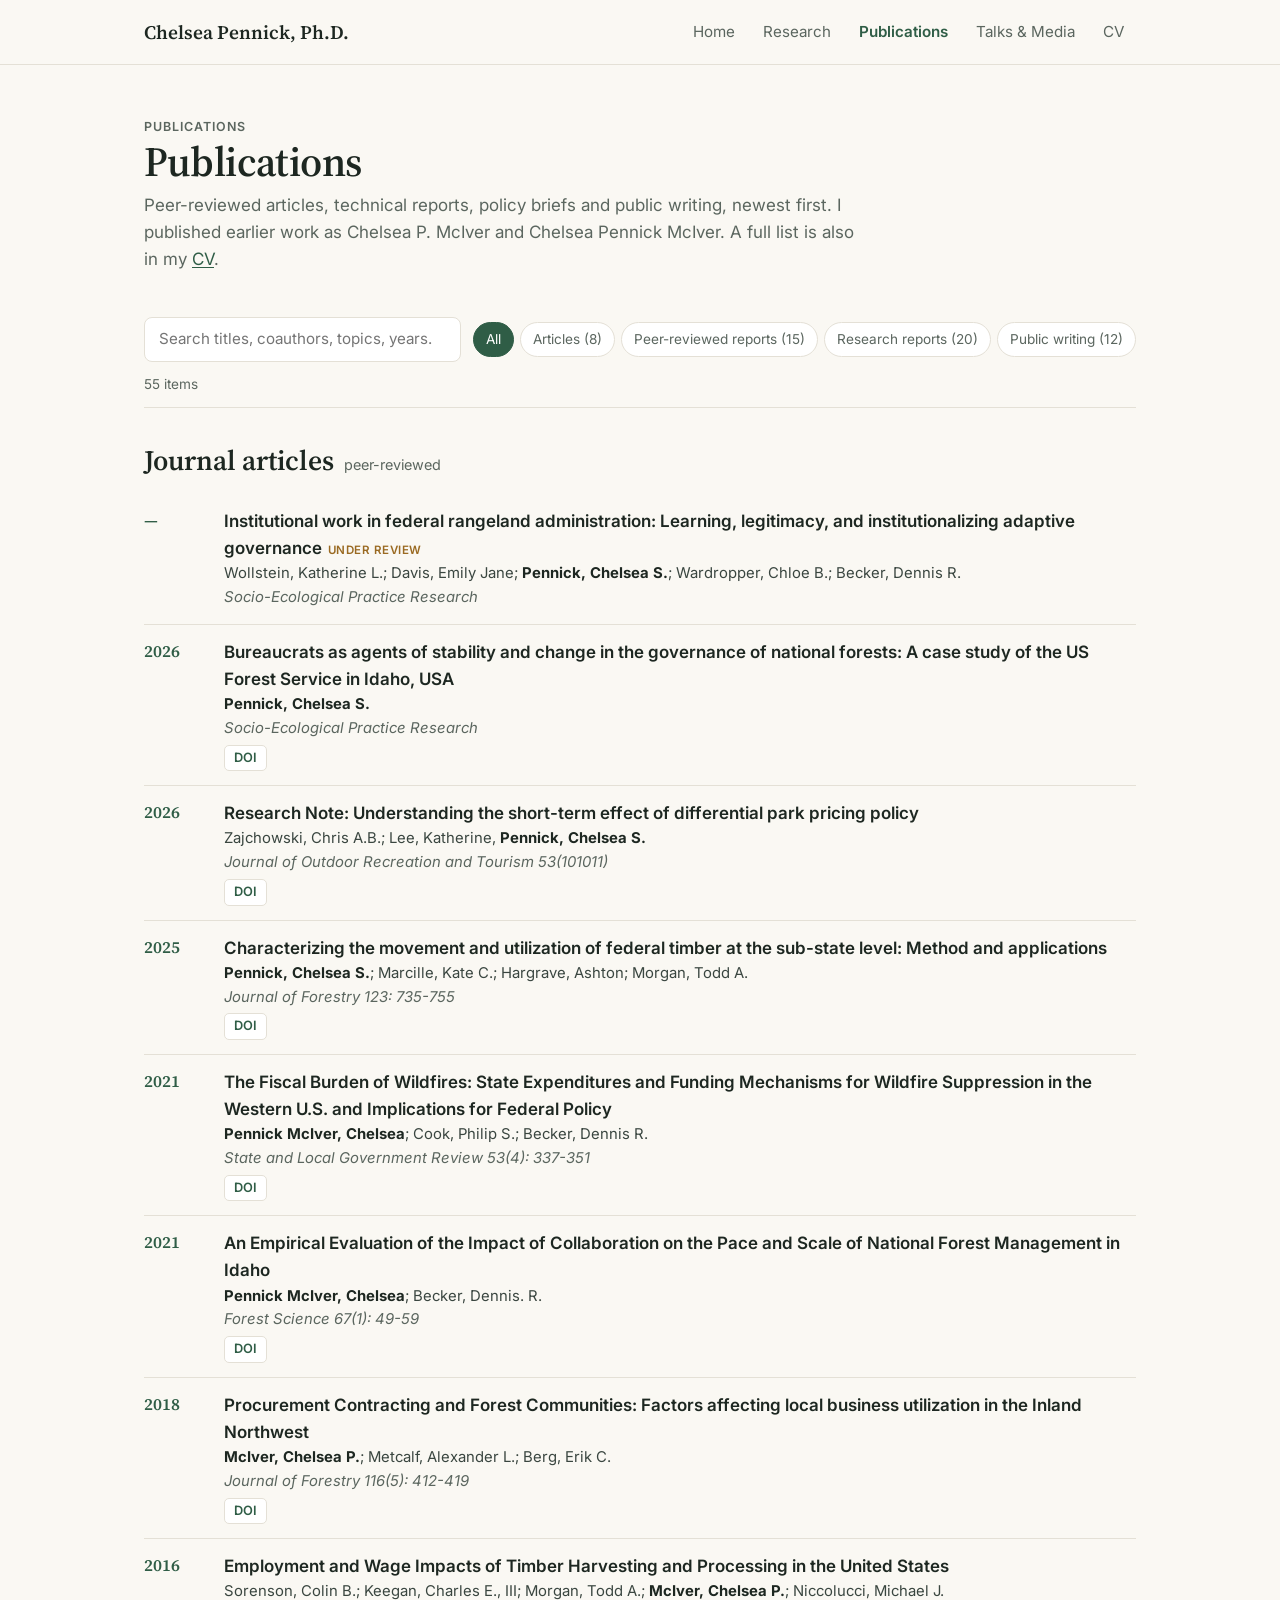
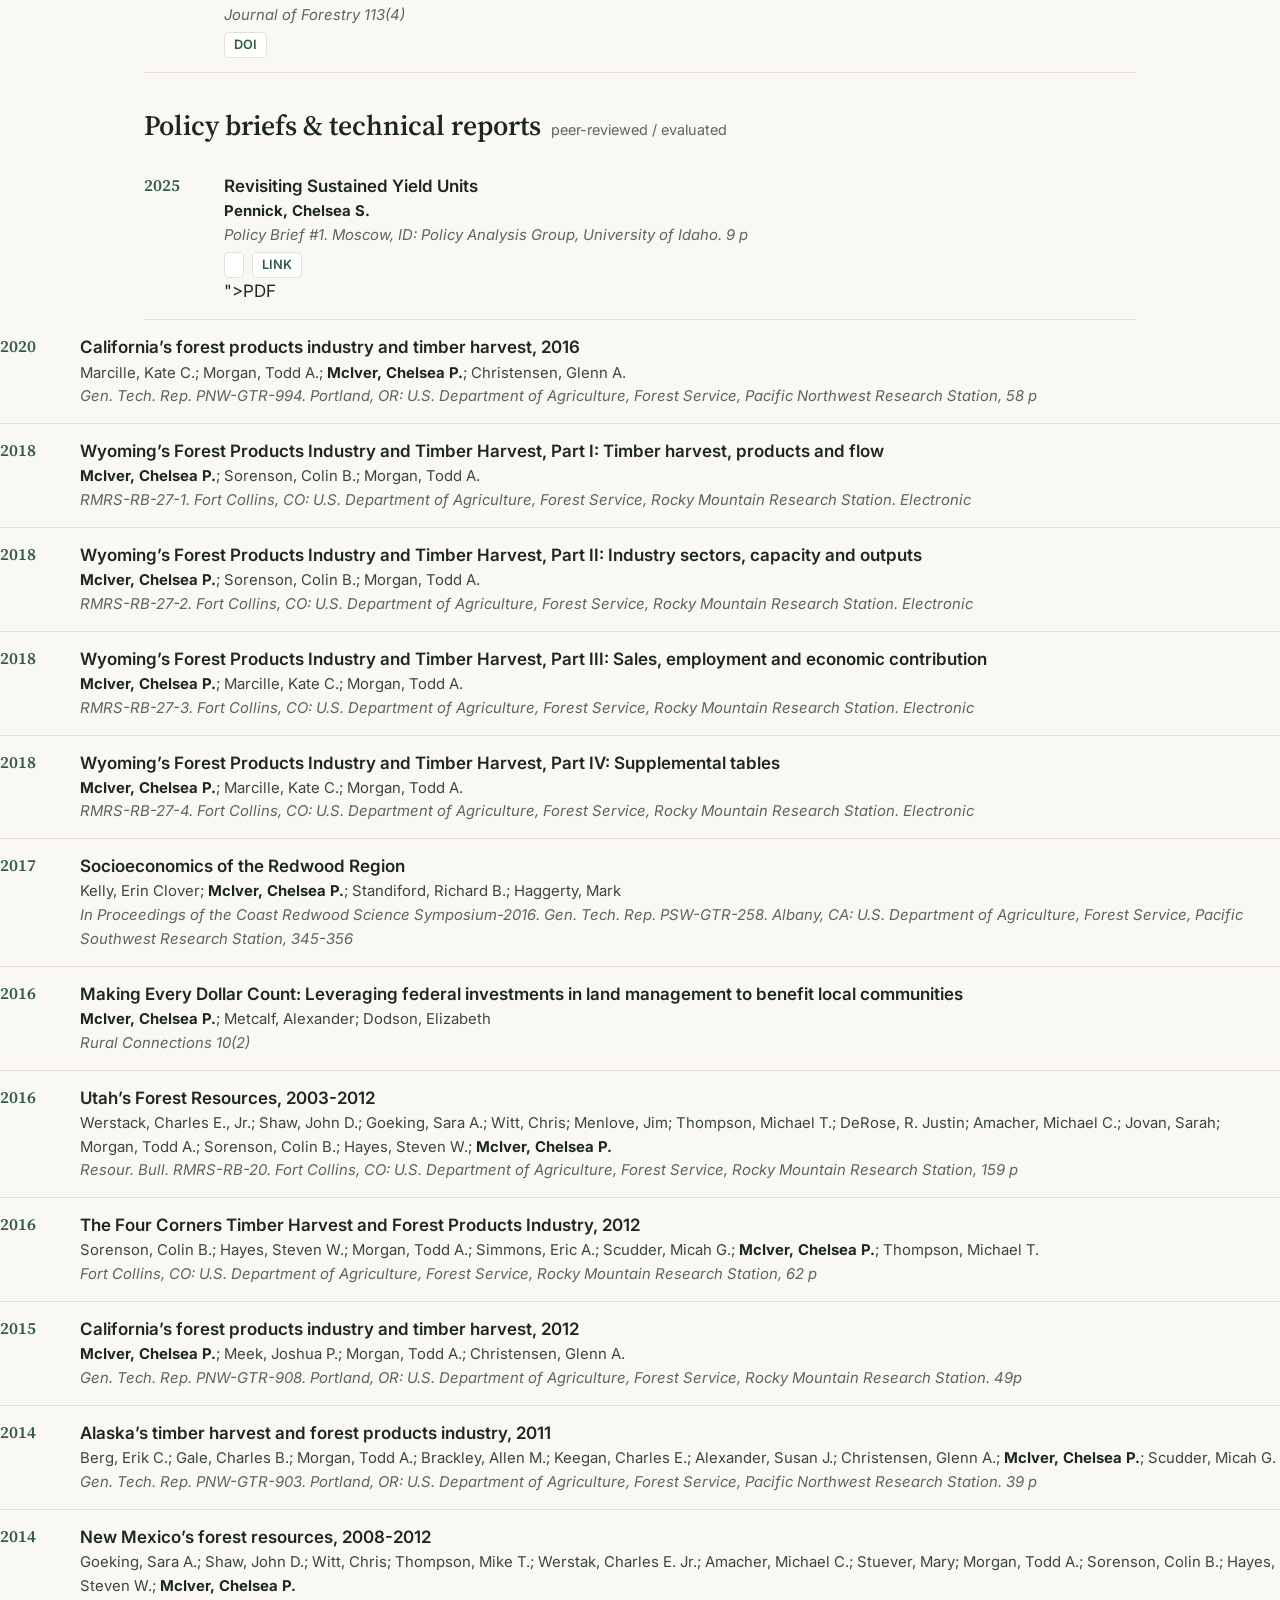
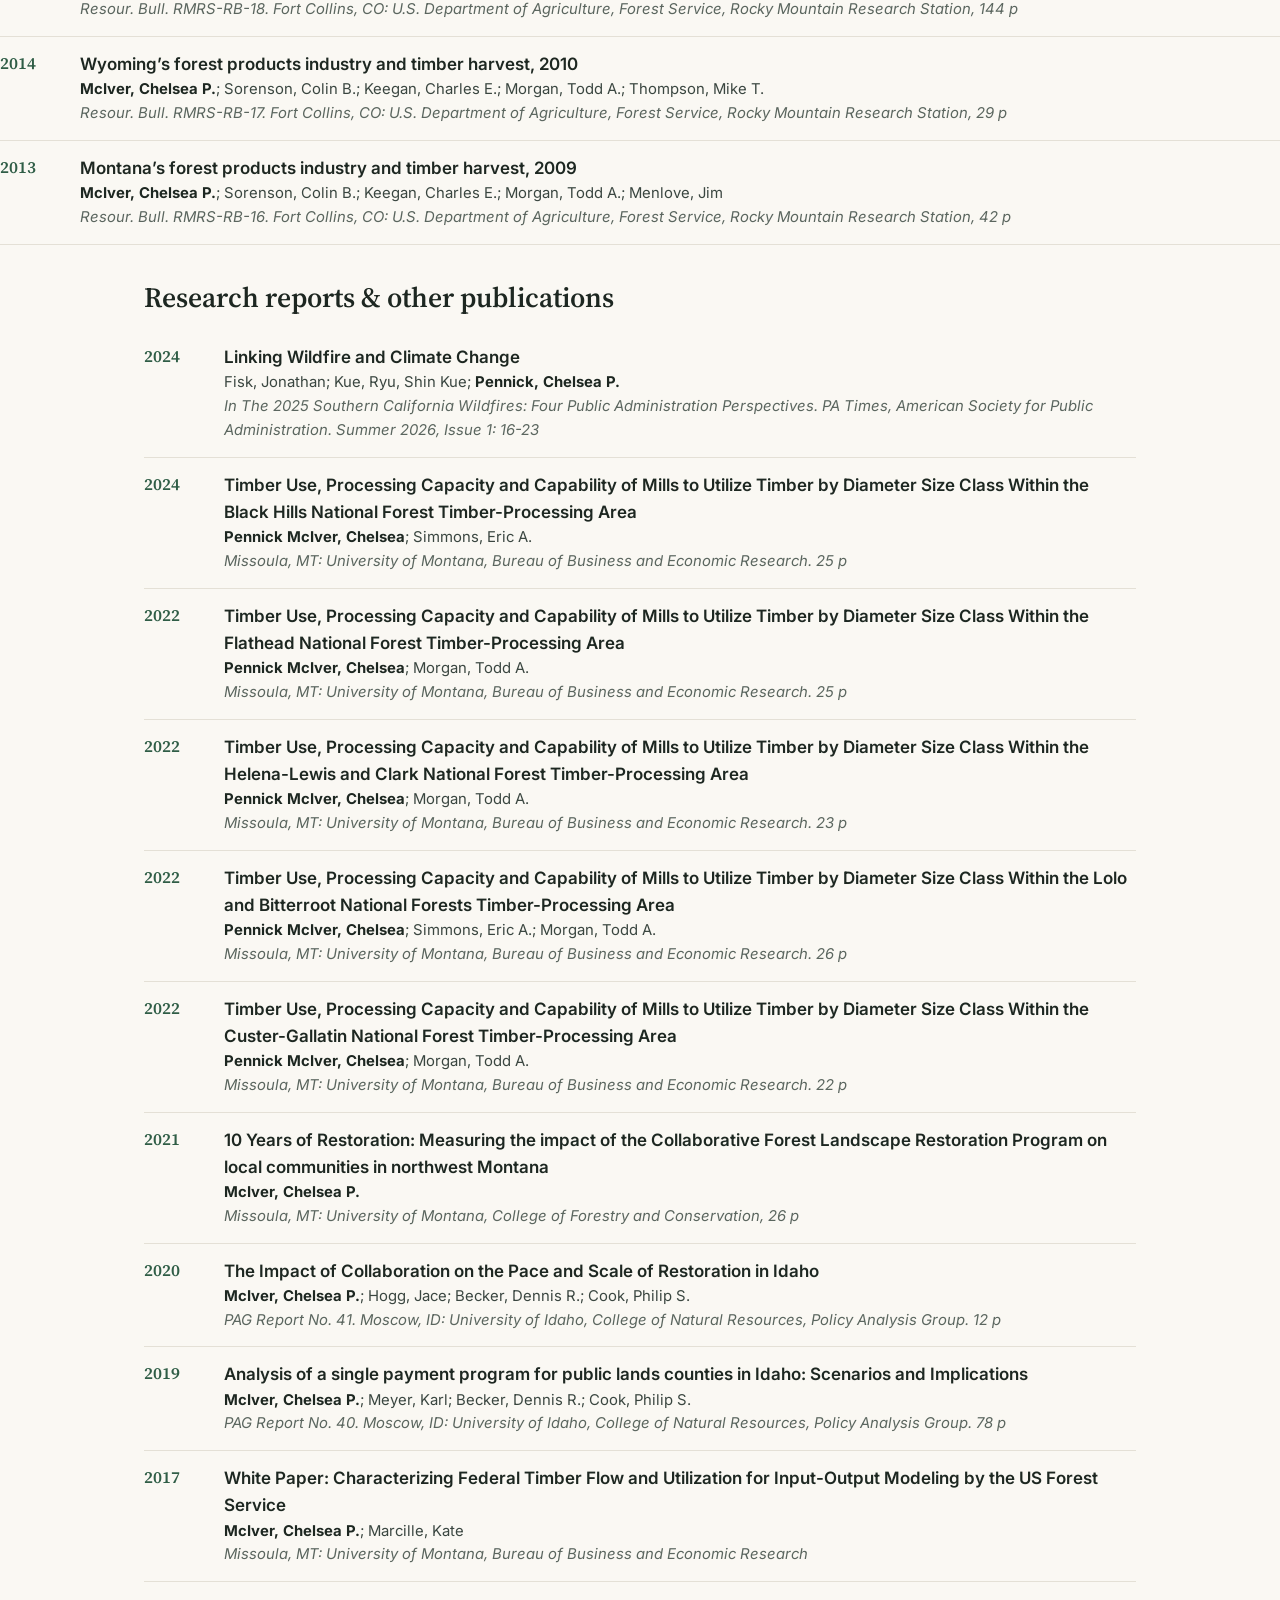
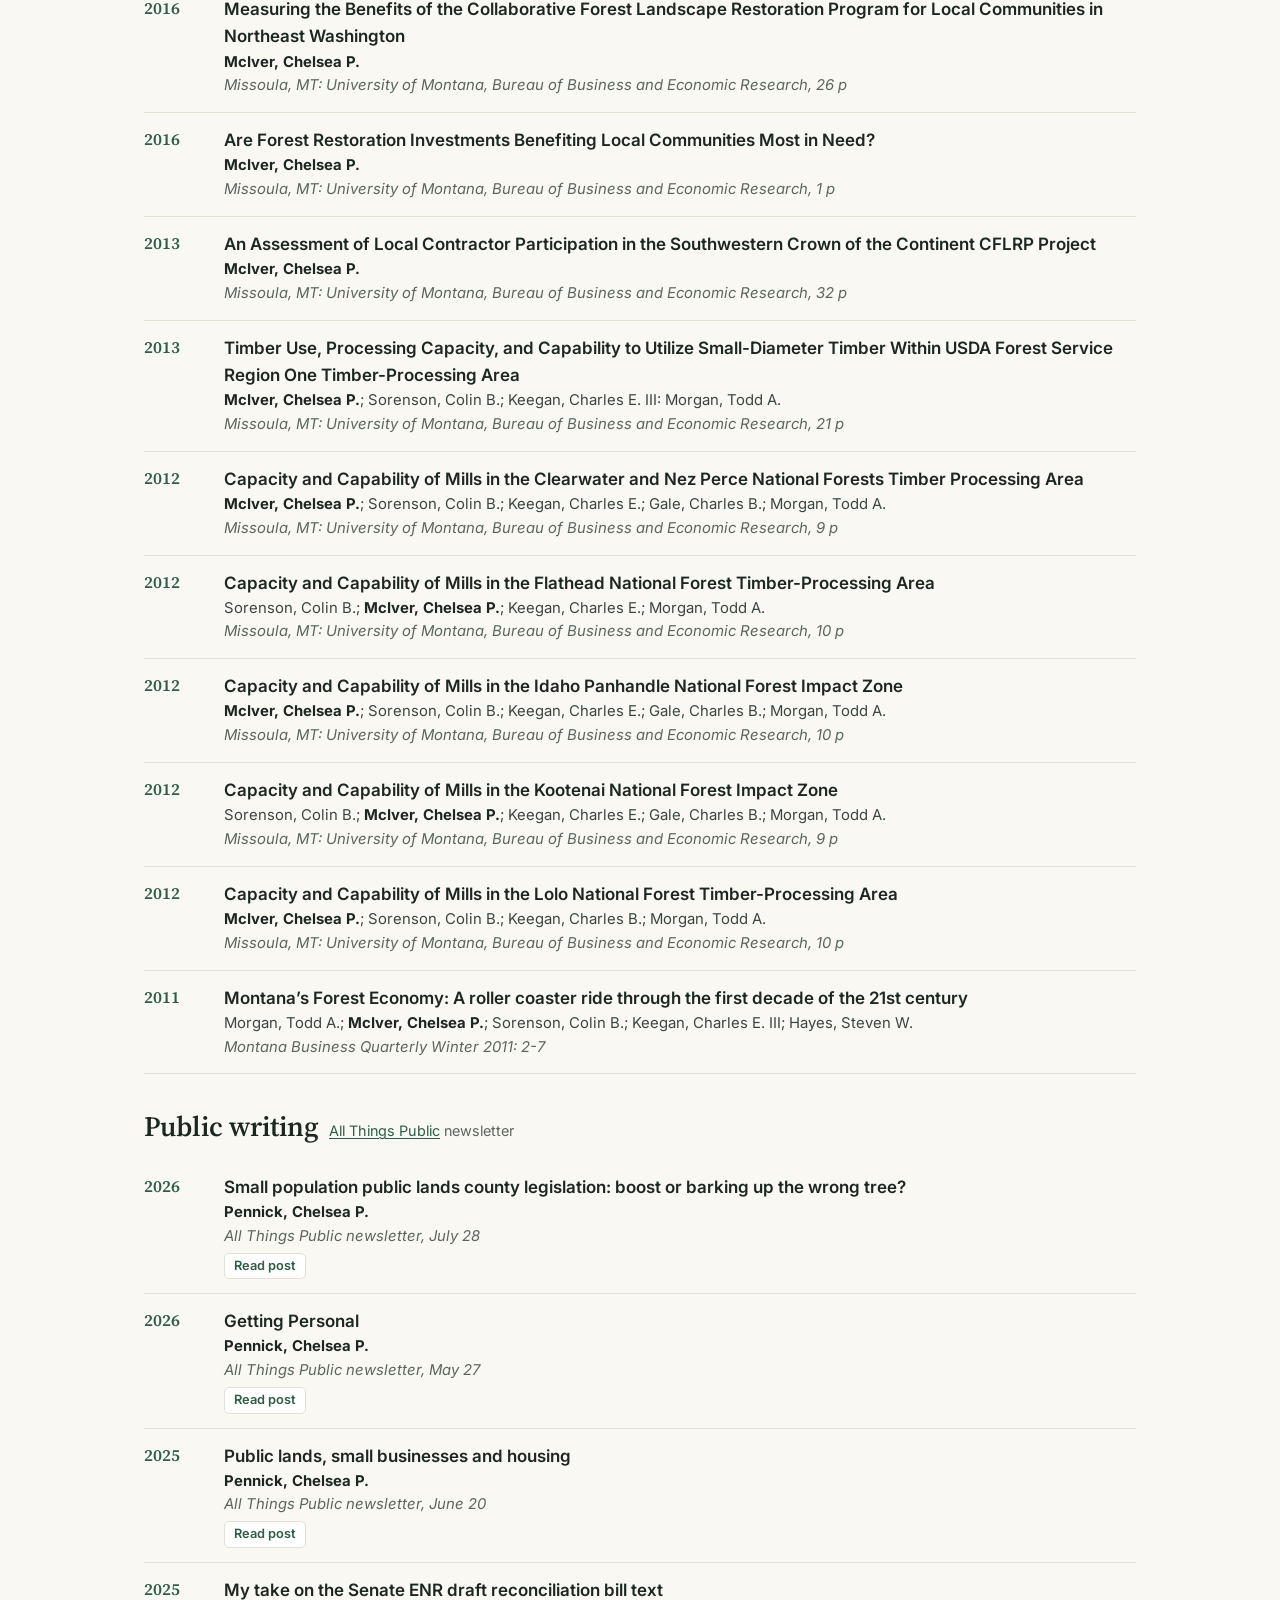
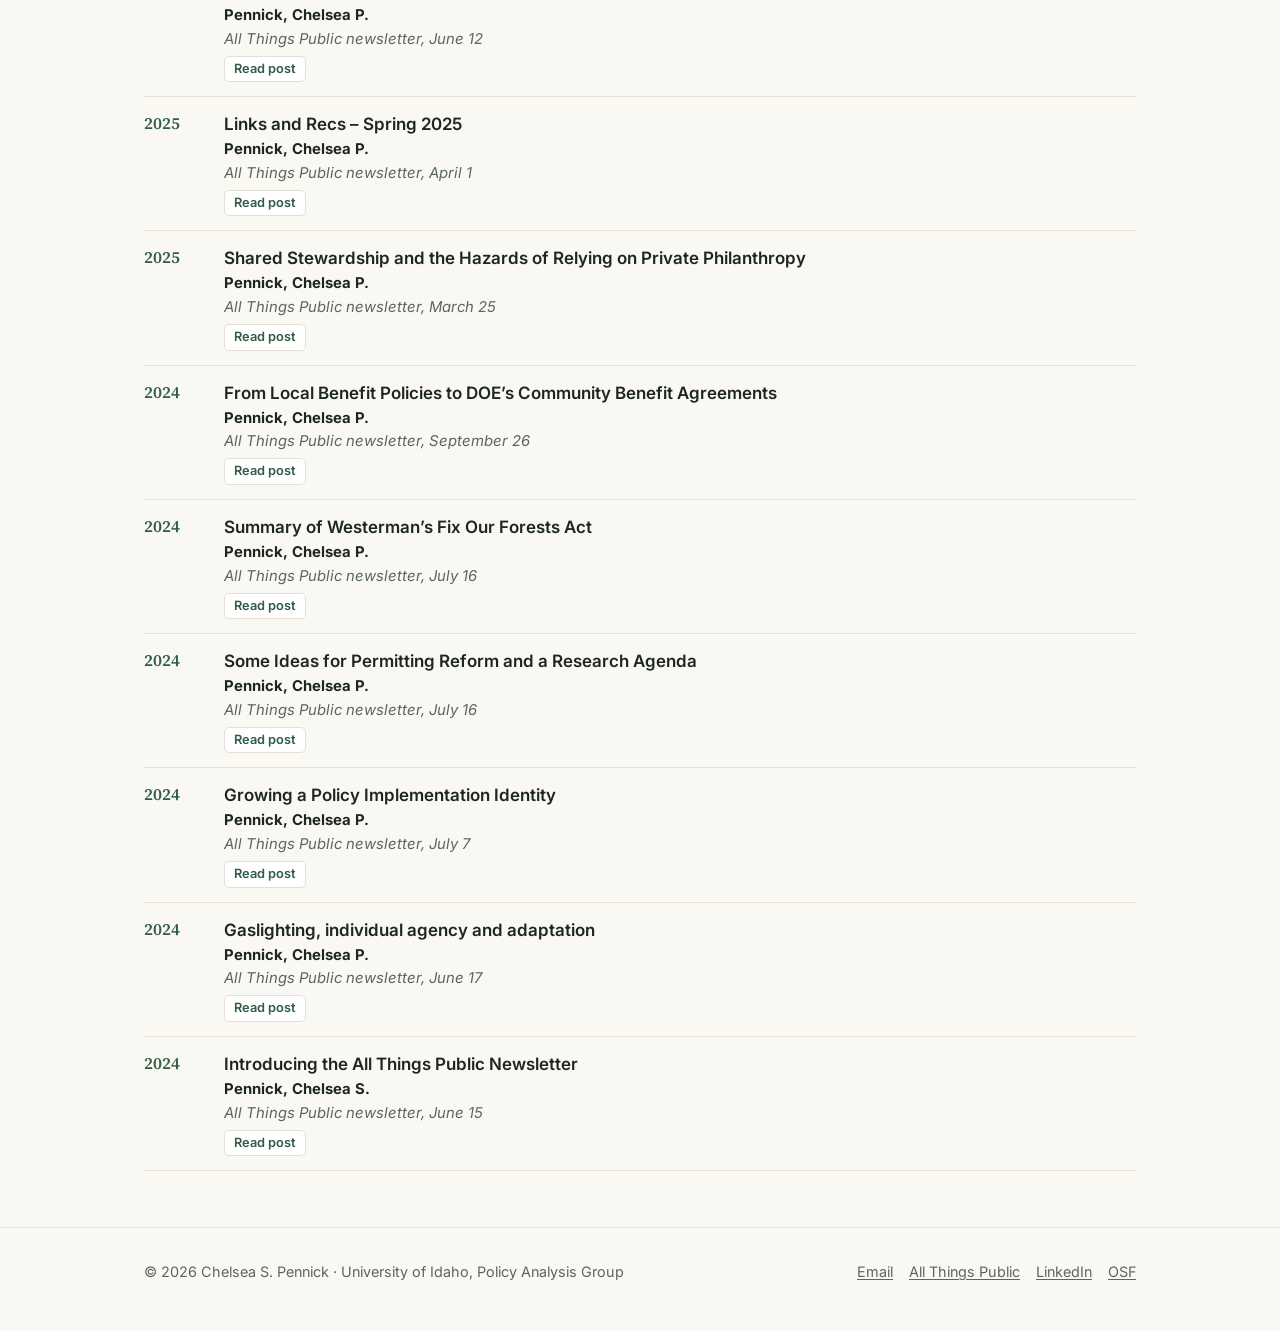
==== commit 8398942e: "Fix link formatting in publications.html" ====
--- a/publications.html
+++ b/publications.html
@@ -136,6 +136,7 @@
           <div class="title">Revisiting Sustained Yield Units</div>
           <div class="authors"><strong>Pennick, Chelsea S.</strong></div>
           <div class="venue">Policy Brief #1. Moscow, ID: Policy Analysis Group, University of Idaho. 9 p</div>
+          <div class="actions"><a href="<div class="actions"><a href="files/pag-report-40.pdf">LINK</a></div>">PDF</a></div>
         </div>
       </li>
       <li class="pub" id="R14" data-type="technical" data-search="marcille, kate c.; morgan, todd a.; mciver, chelsea p.; christensen, glenn a. 2020 california’s forest products industry and timber harvest, 2016 gen. tech. rep. pnw-gtr-994. portland, or: u.s. department of agriculture, forest service, pacific northwest research station, 58 p">
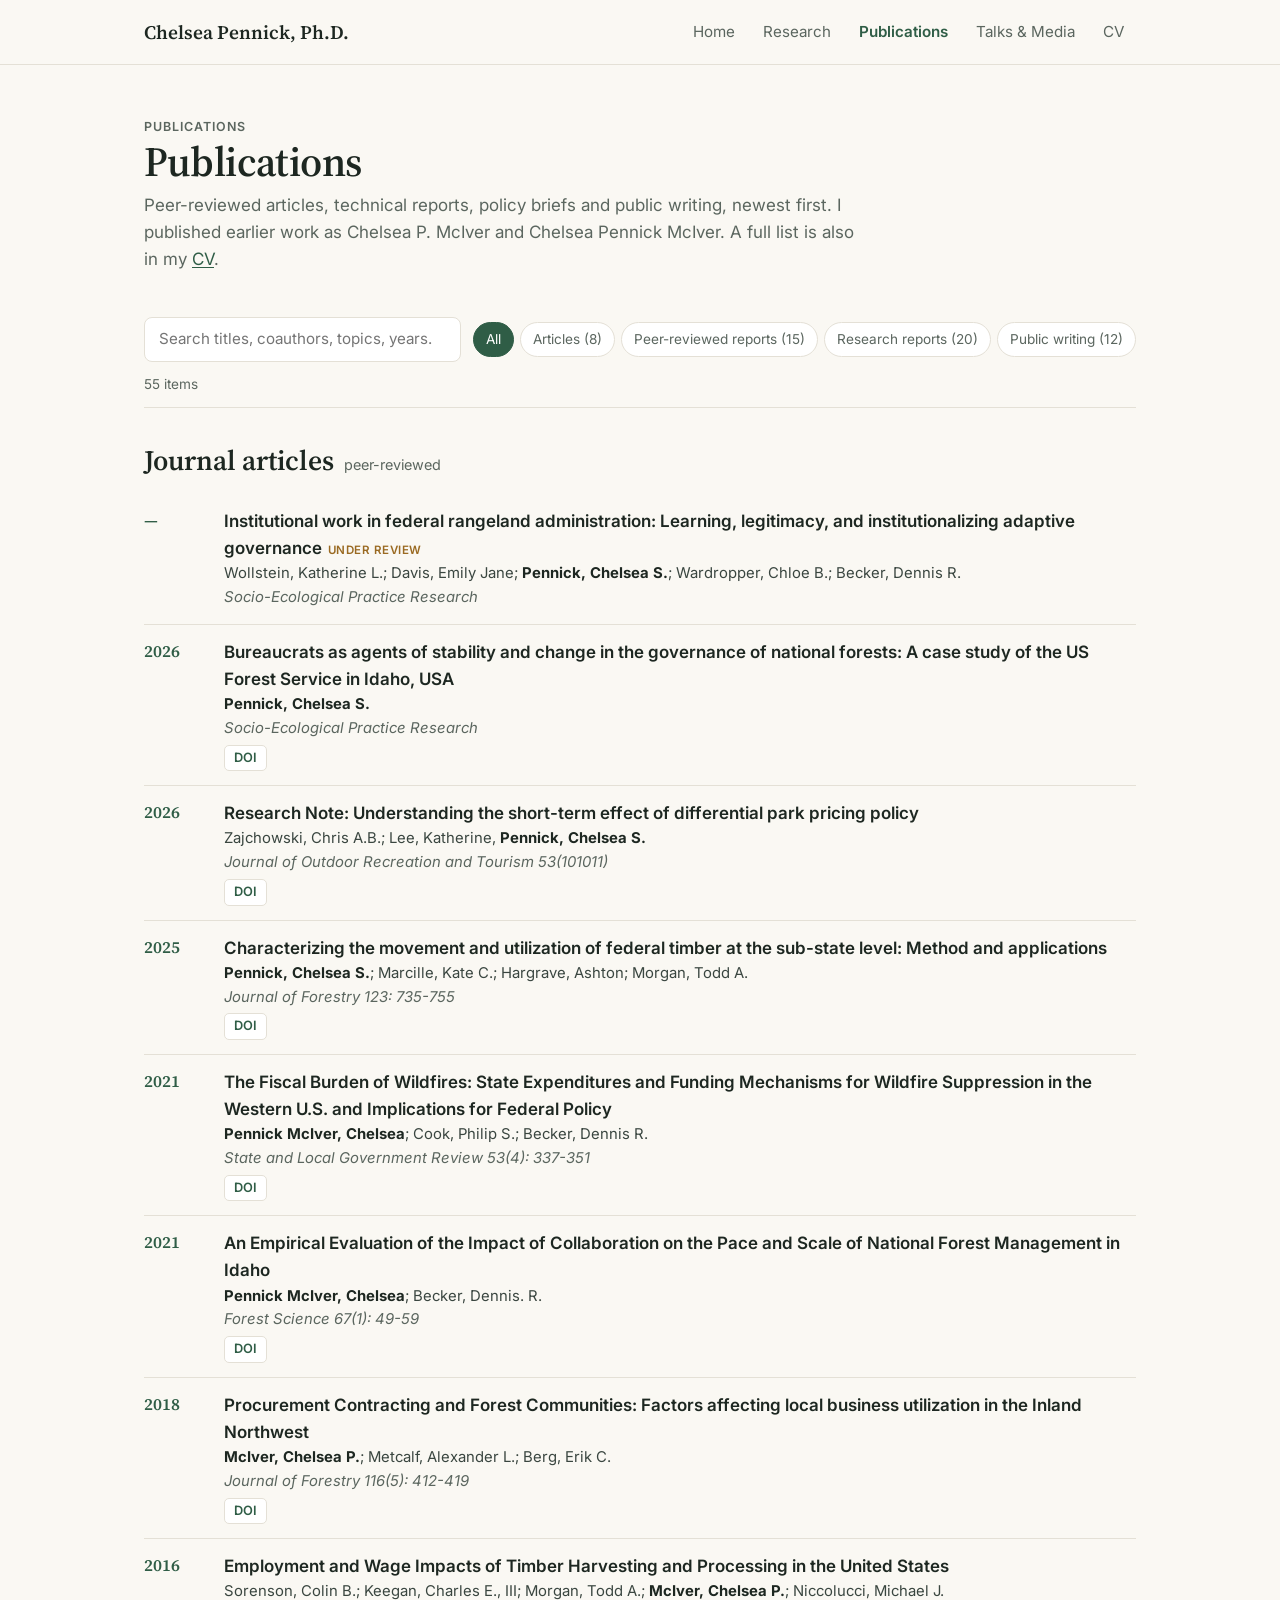
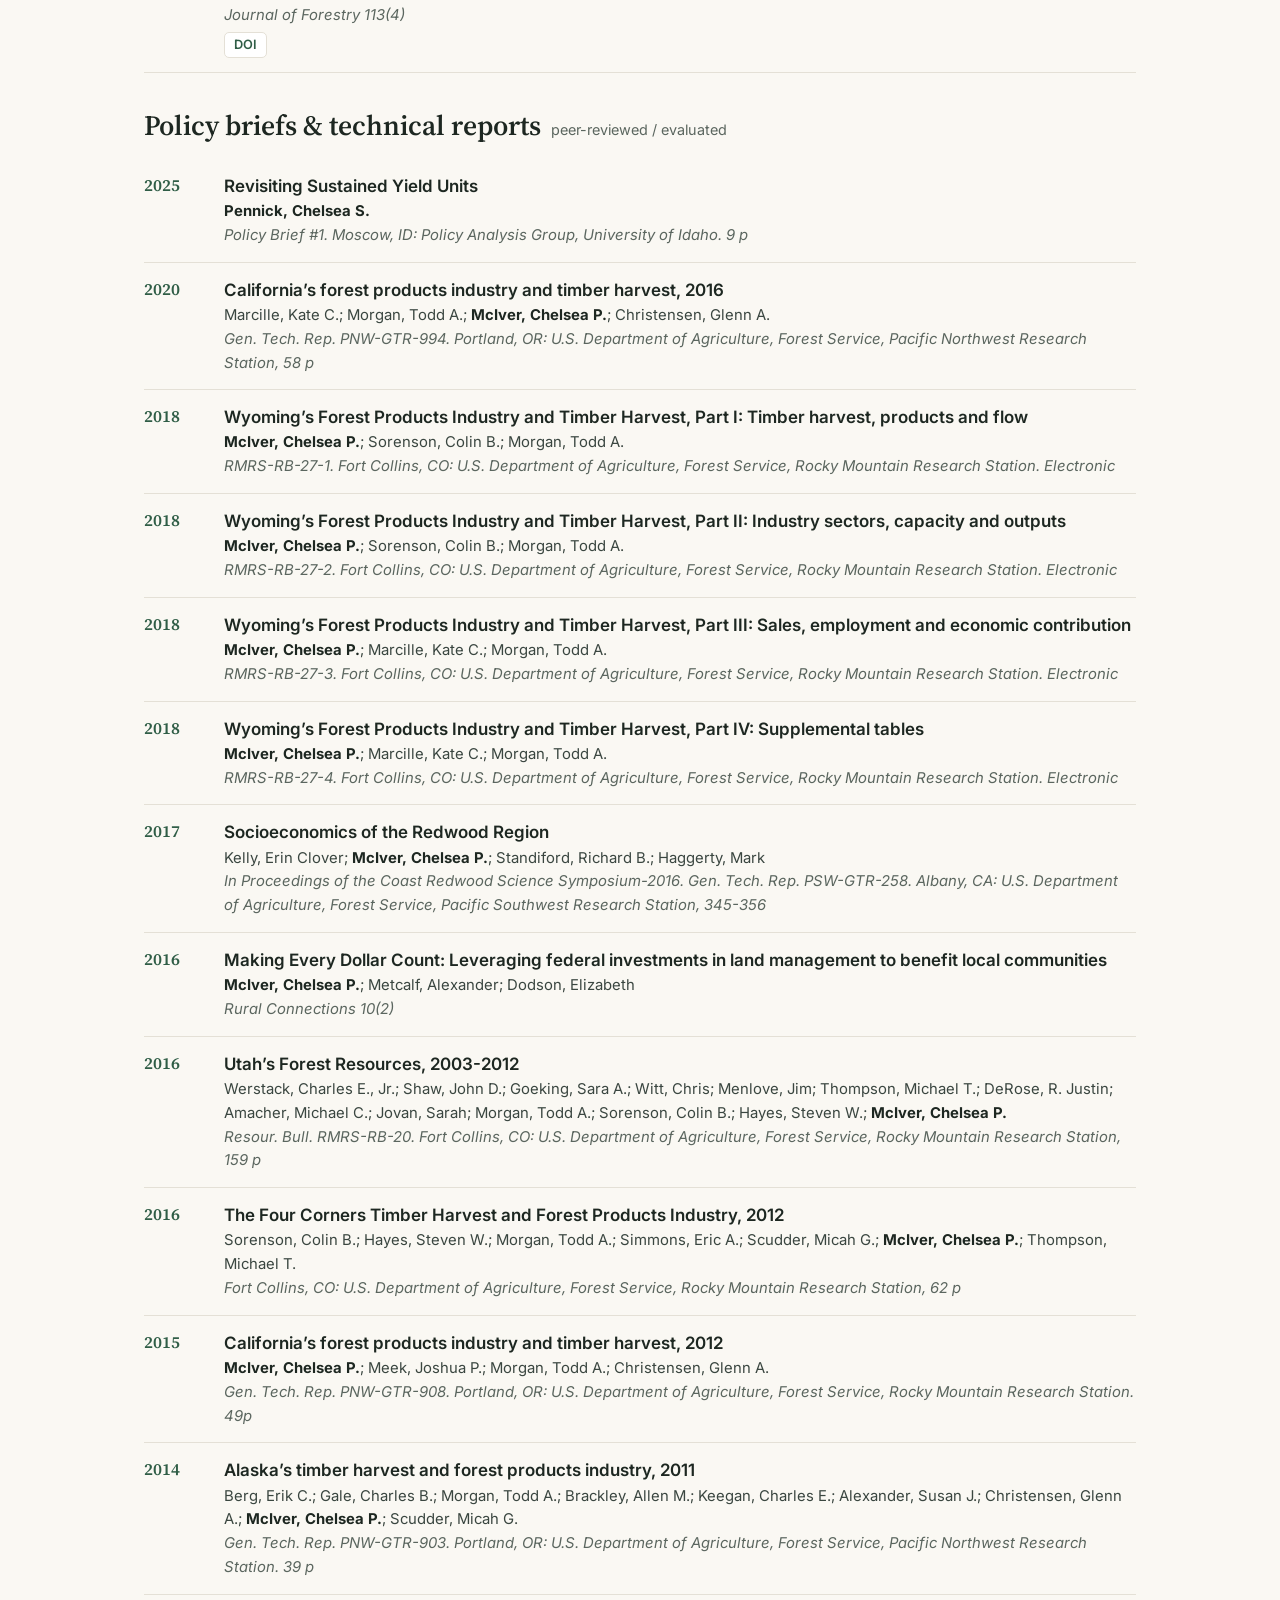
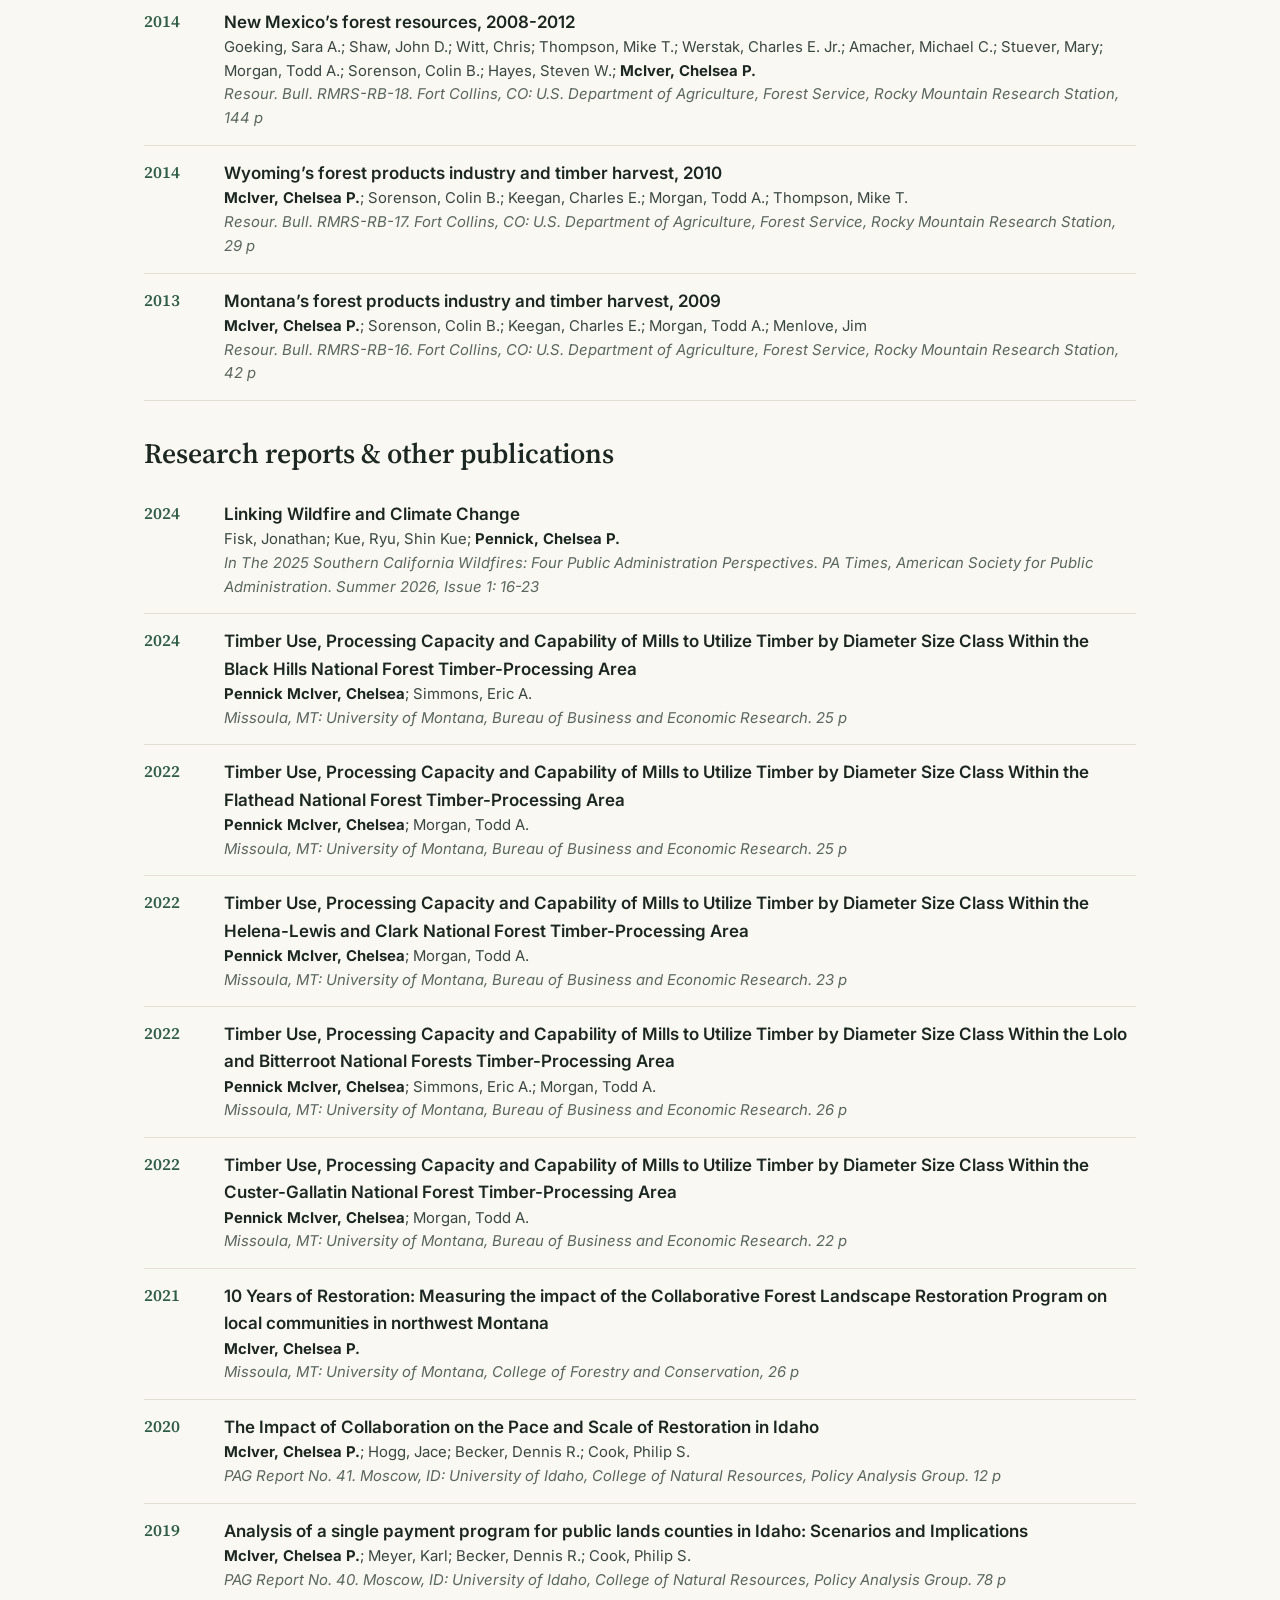
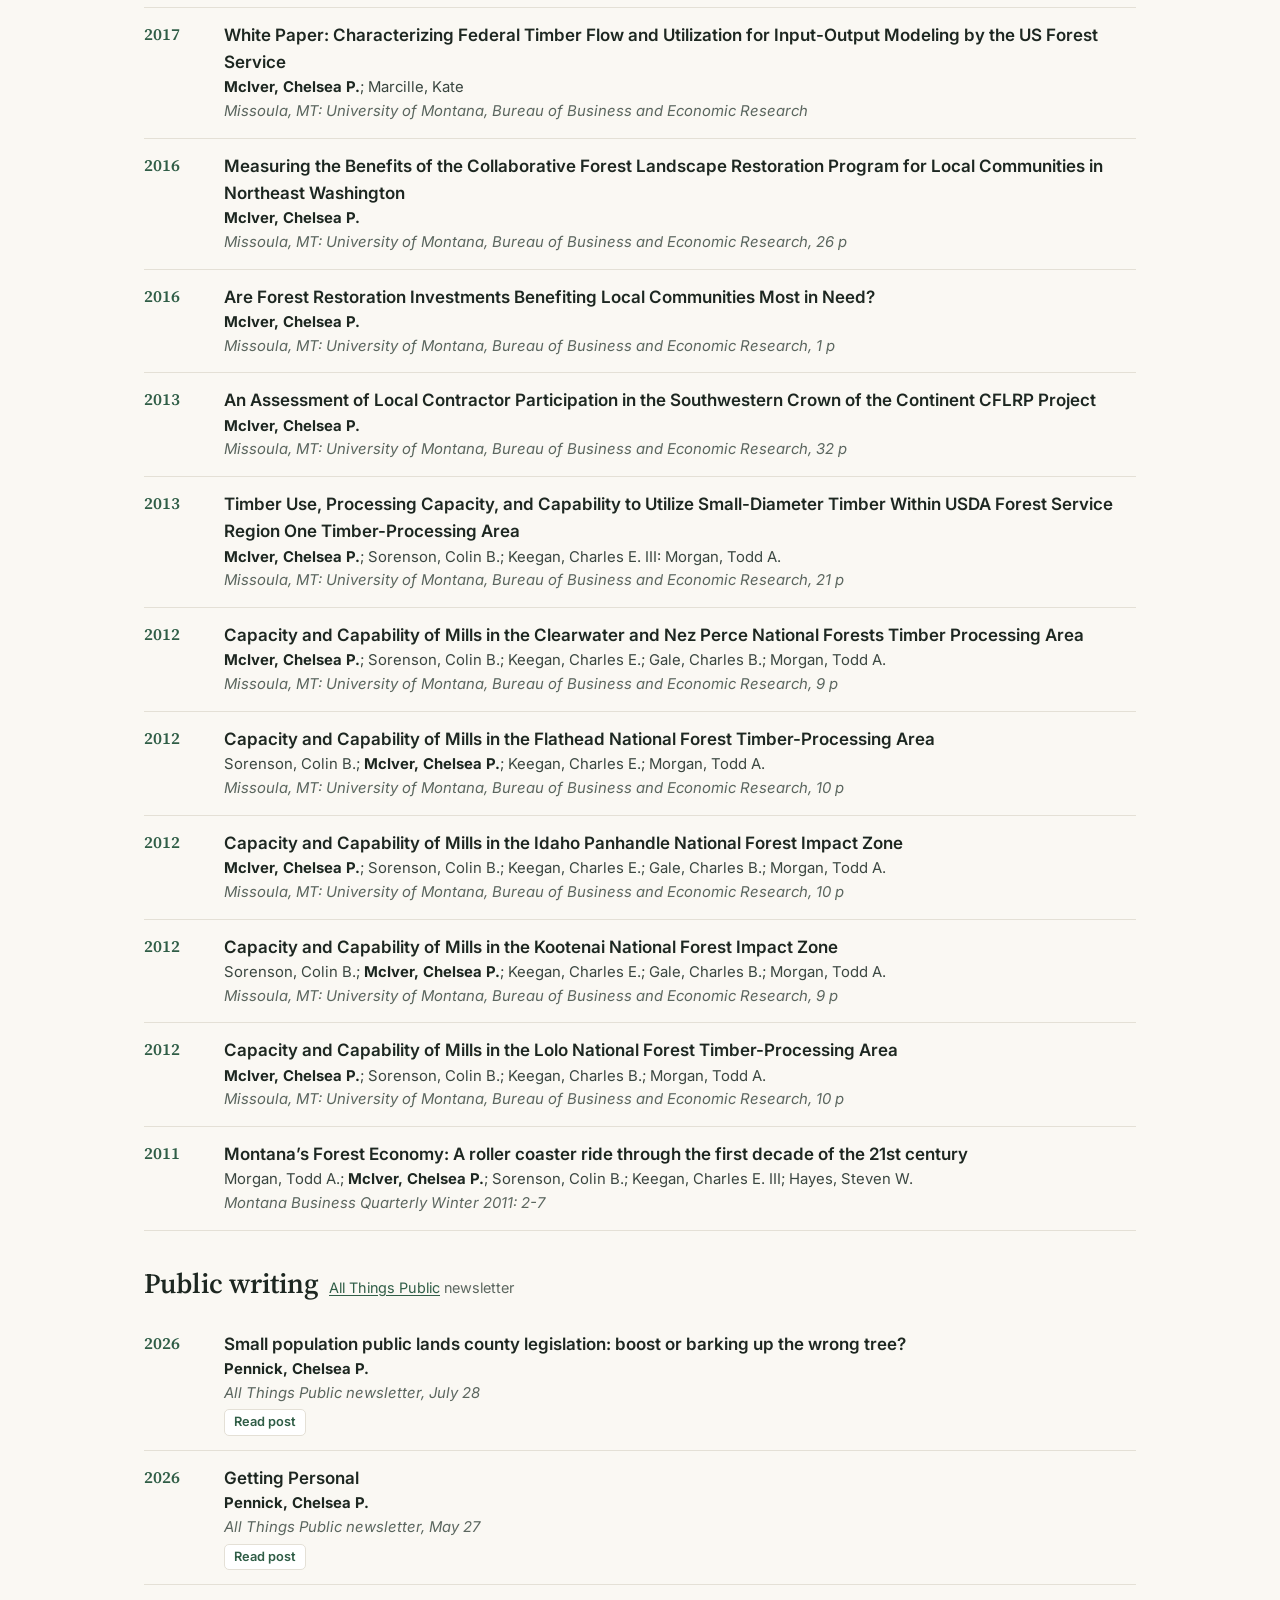
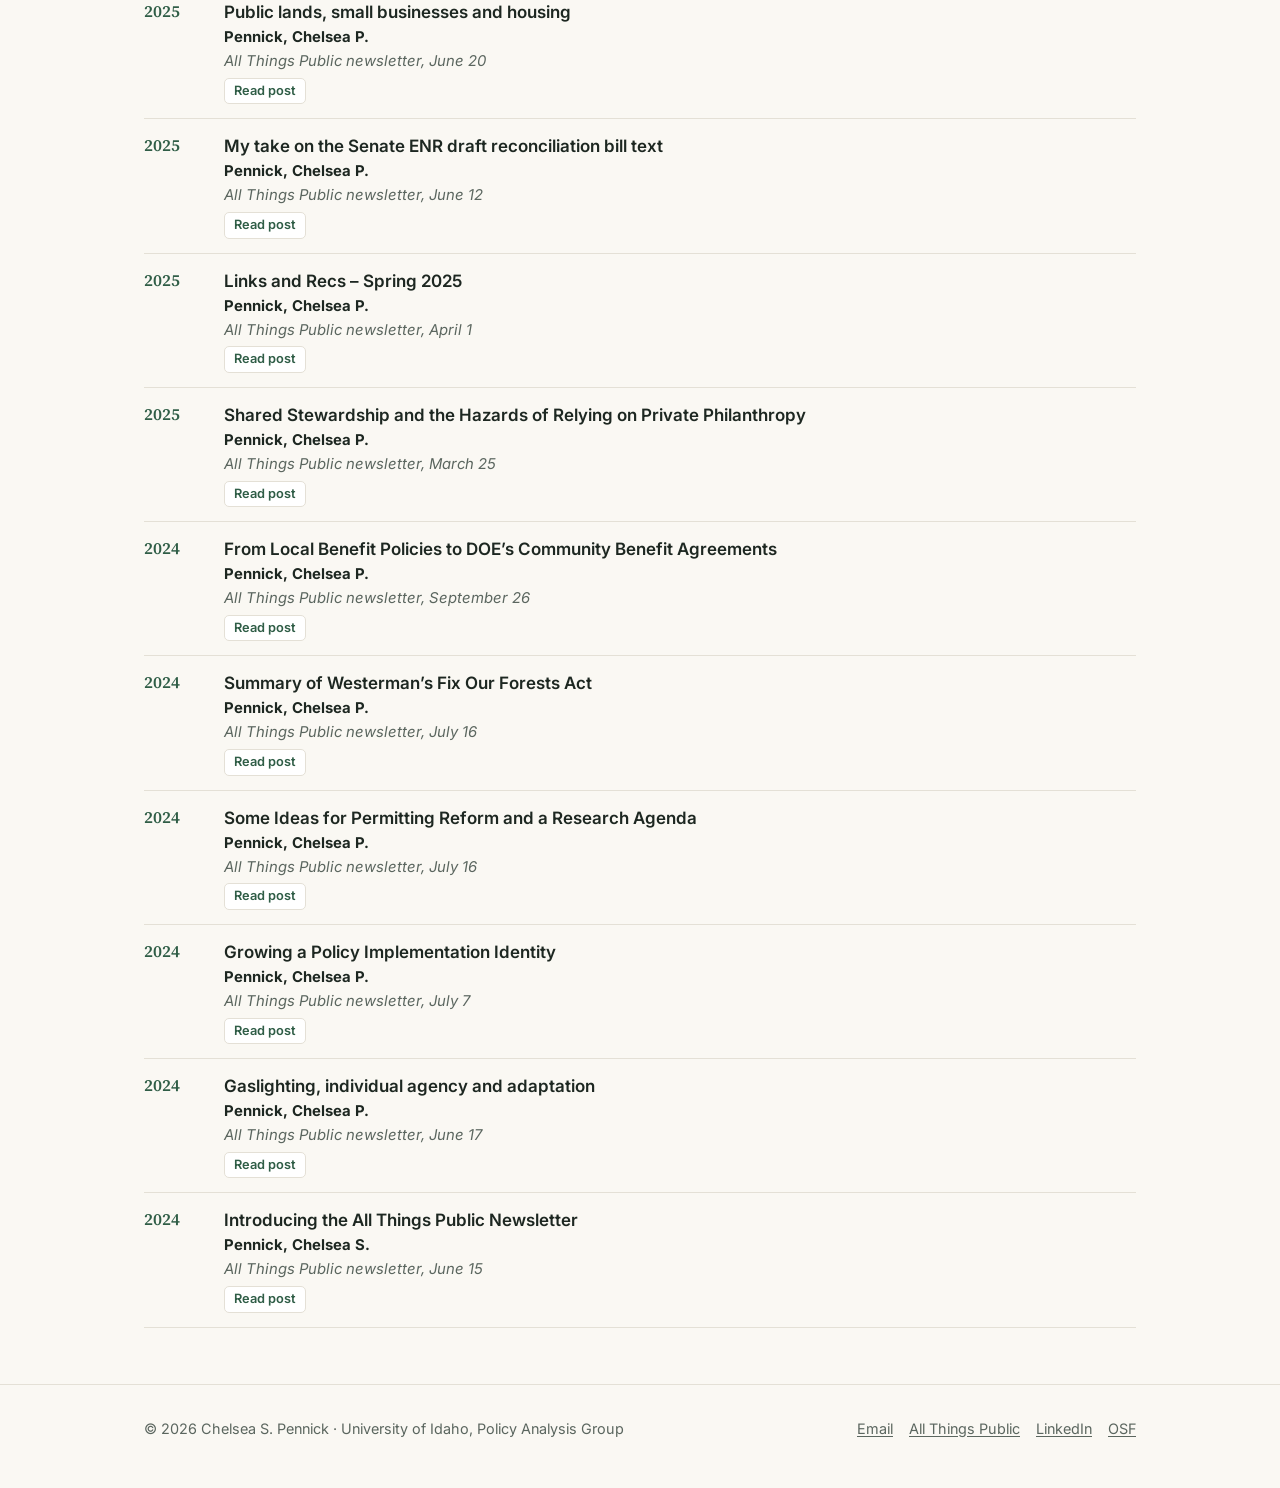
==== commit 9cbe7940: "Update publications.html" ====
--- a/publications.html
+++ b/publications.html
@@ -136,7 +136,6 @@
           <div class="title">Revisiting Sustained Yield Units</div>
           <div class="authors"><strong>Pennick, Chelsea S.</strong></div>
           <div class="venue">Policy Brief #1. Moscow, ID: Policy Analysis Group, University of Idaho. 9 p</div>
-          <div class="actions"><a href="<div class="actions"><a href="files/pag-report-40.pdf">LINK</a></div>">PDF</a></div>
         </div>
       </li>
       <li class="pub" id="R14" data-type="technical" data-search="marcille, kate c.; morgan, todd a.; mciver, chelsea p.; christensen, glenn a. 2020 california’s forest products industry and timber harvest, 2016 gen. tech. rep. pnw-gtr-994. portland, or: u.s. department of agriculture, forest service, pacific northwest research station, 58 p">
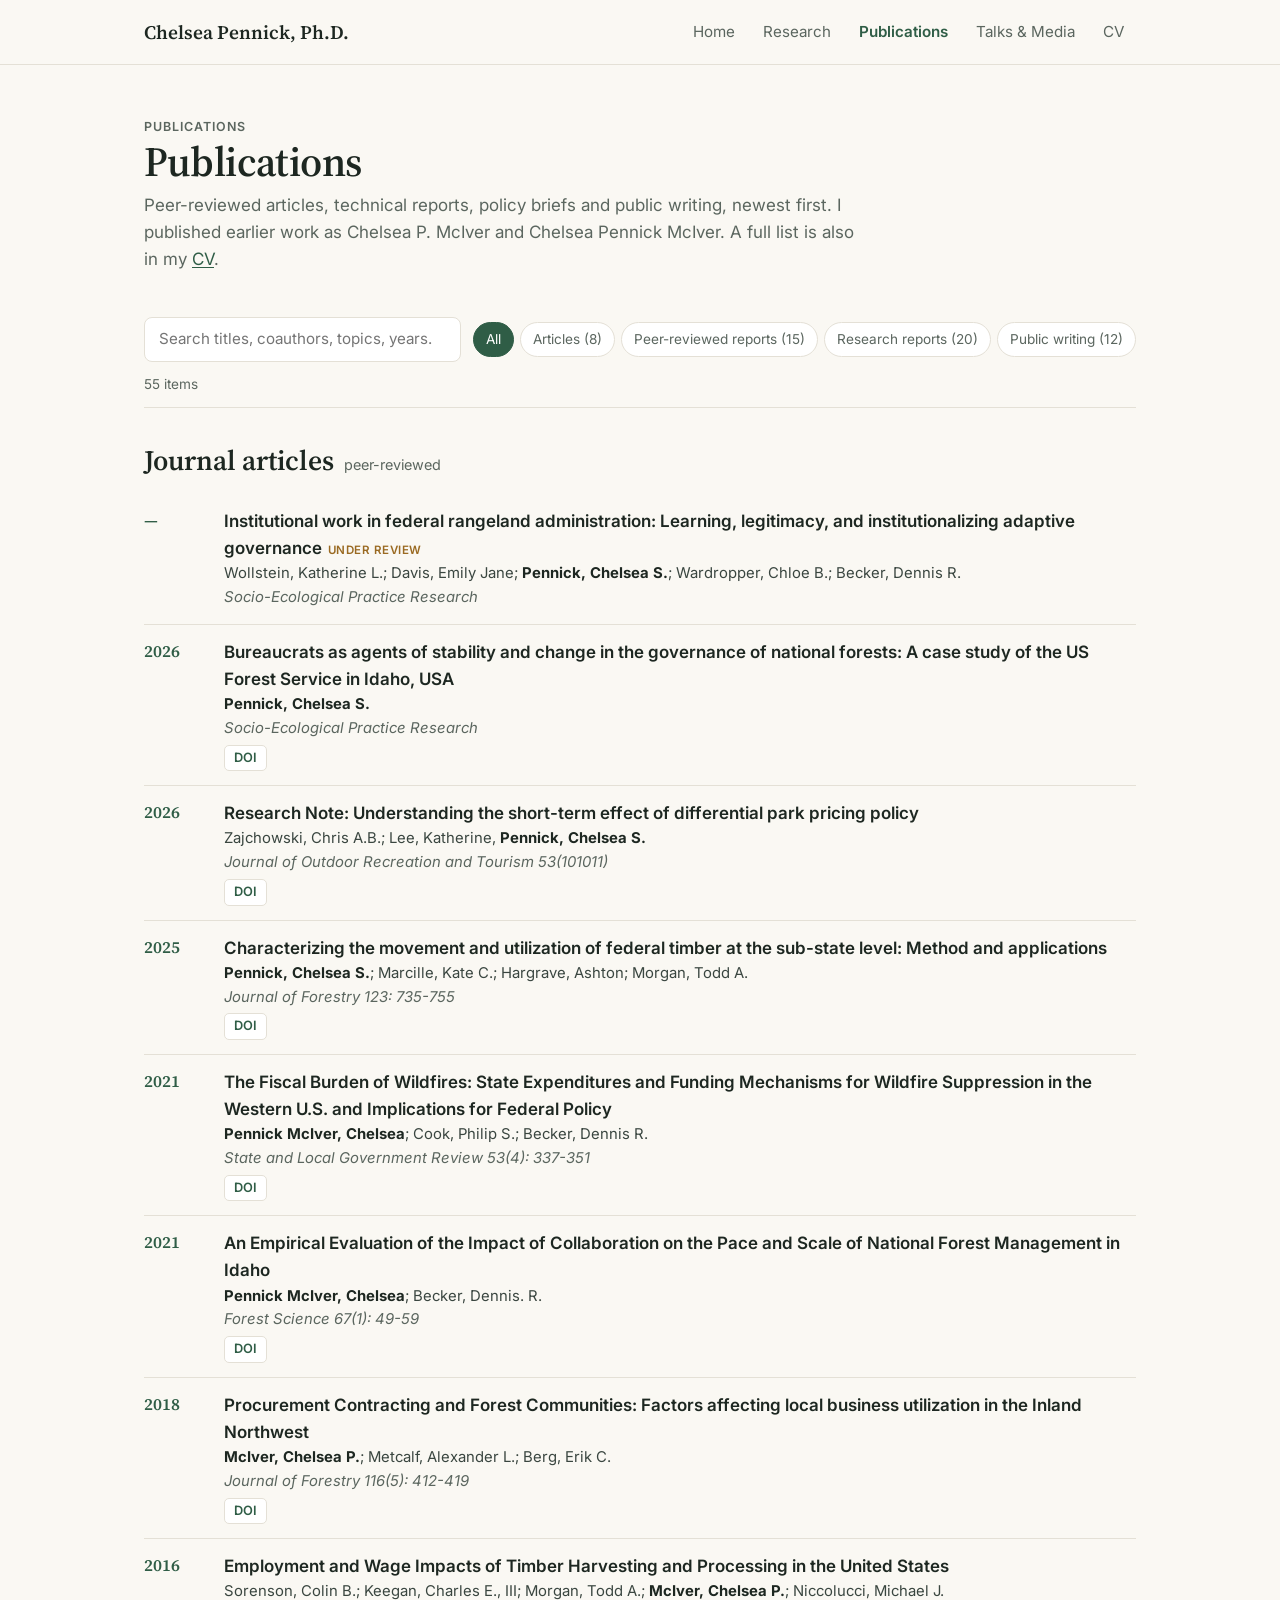
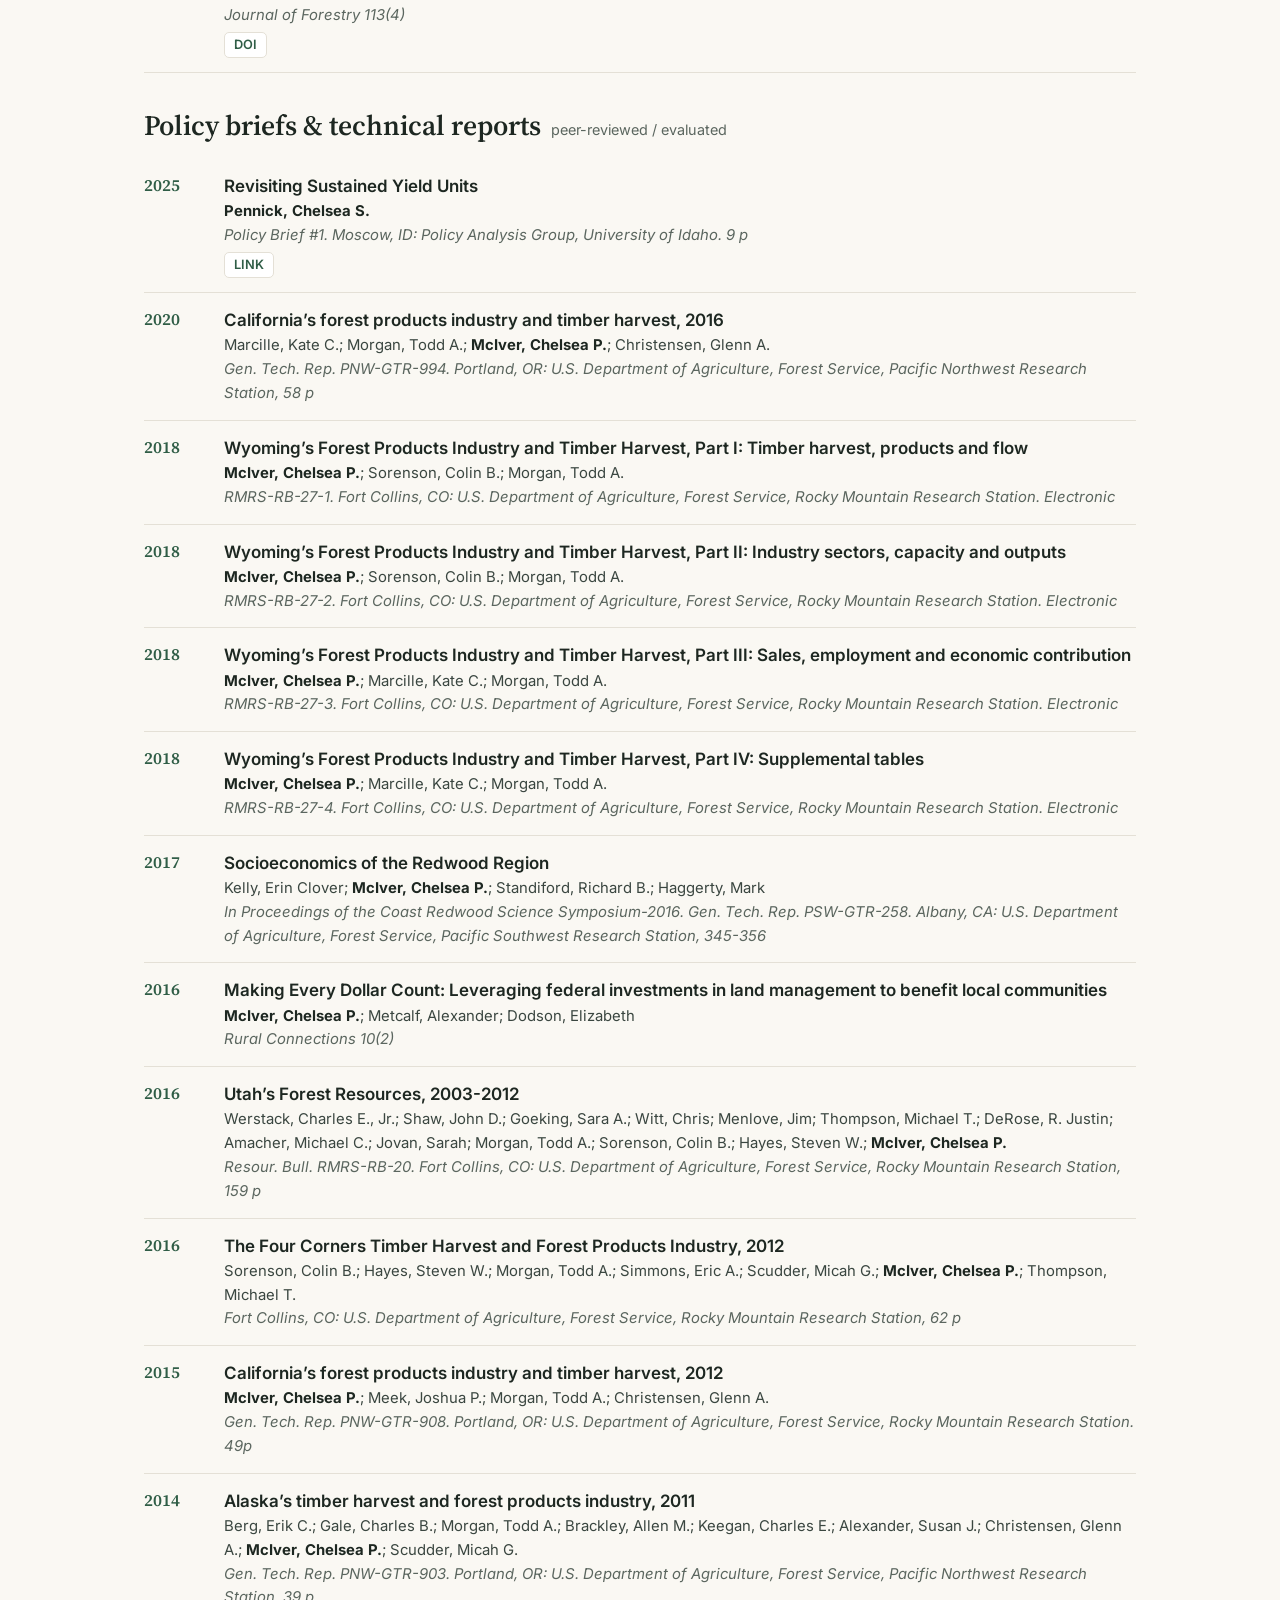
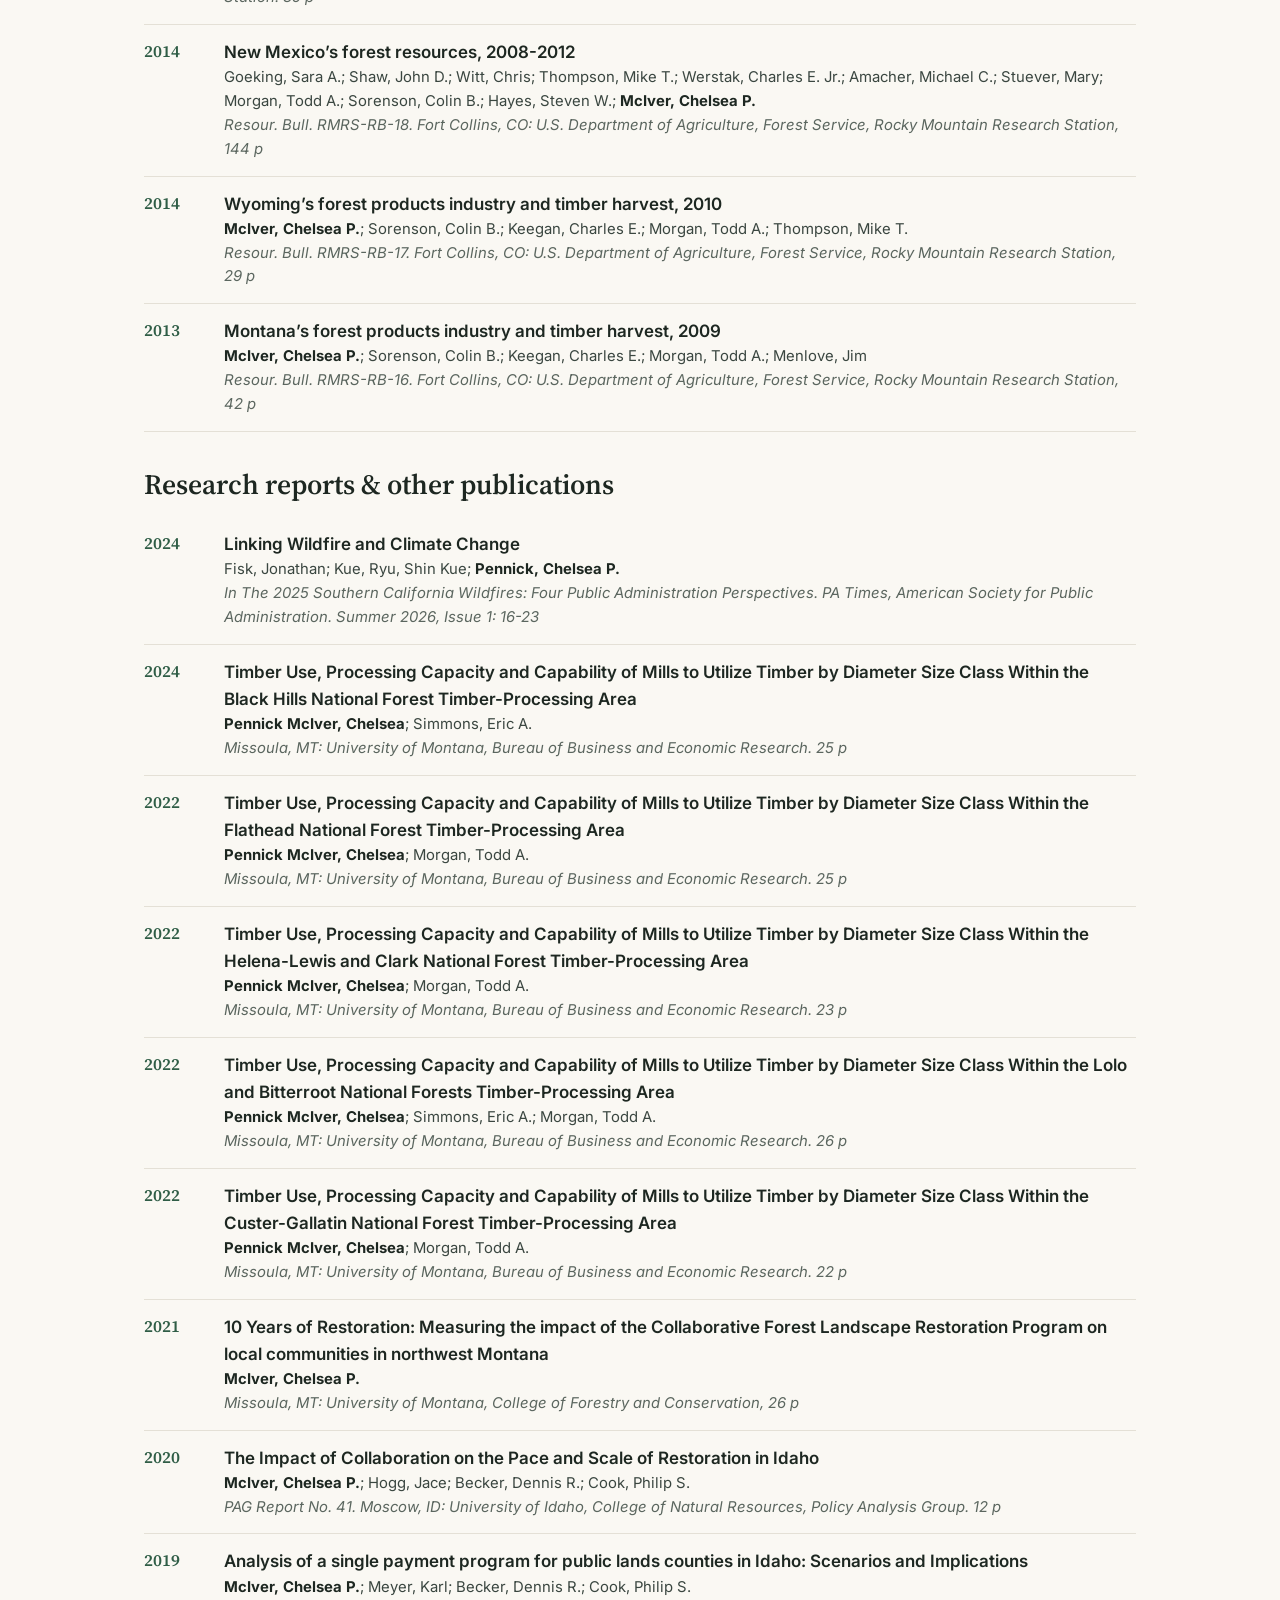
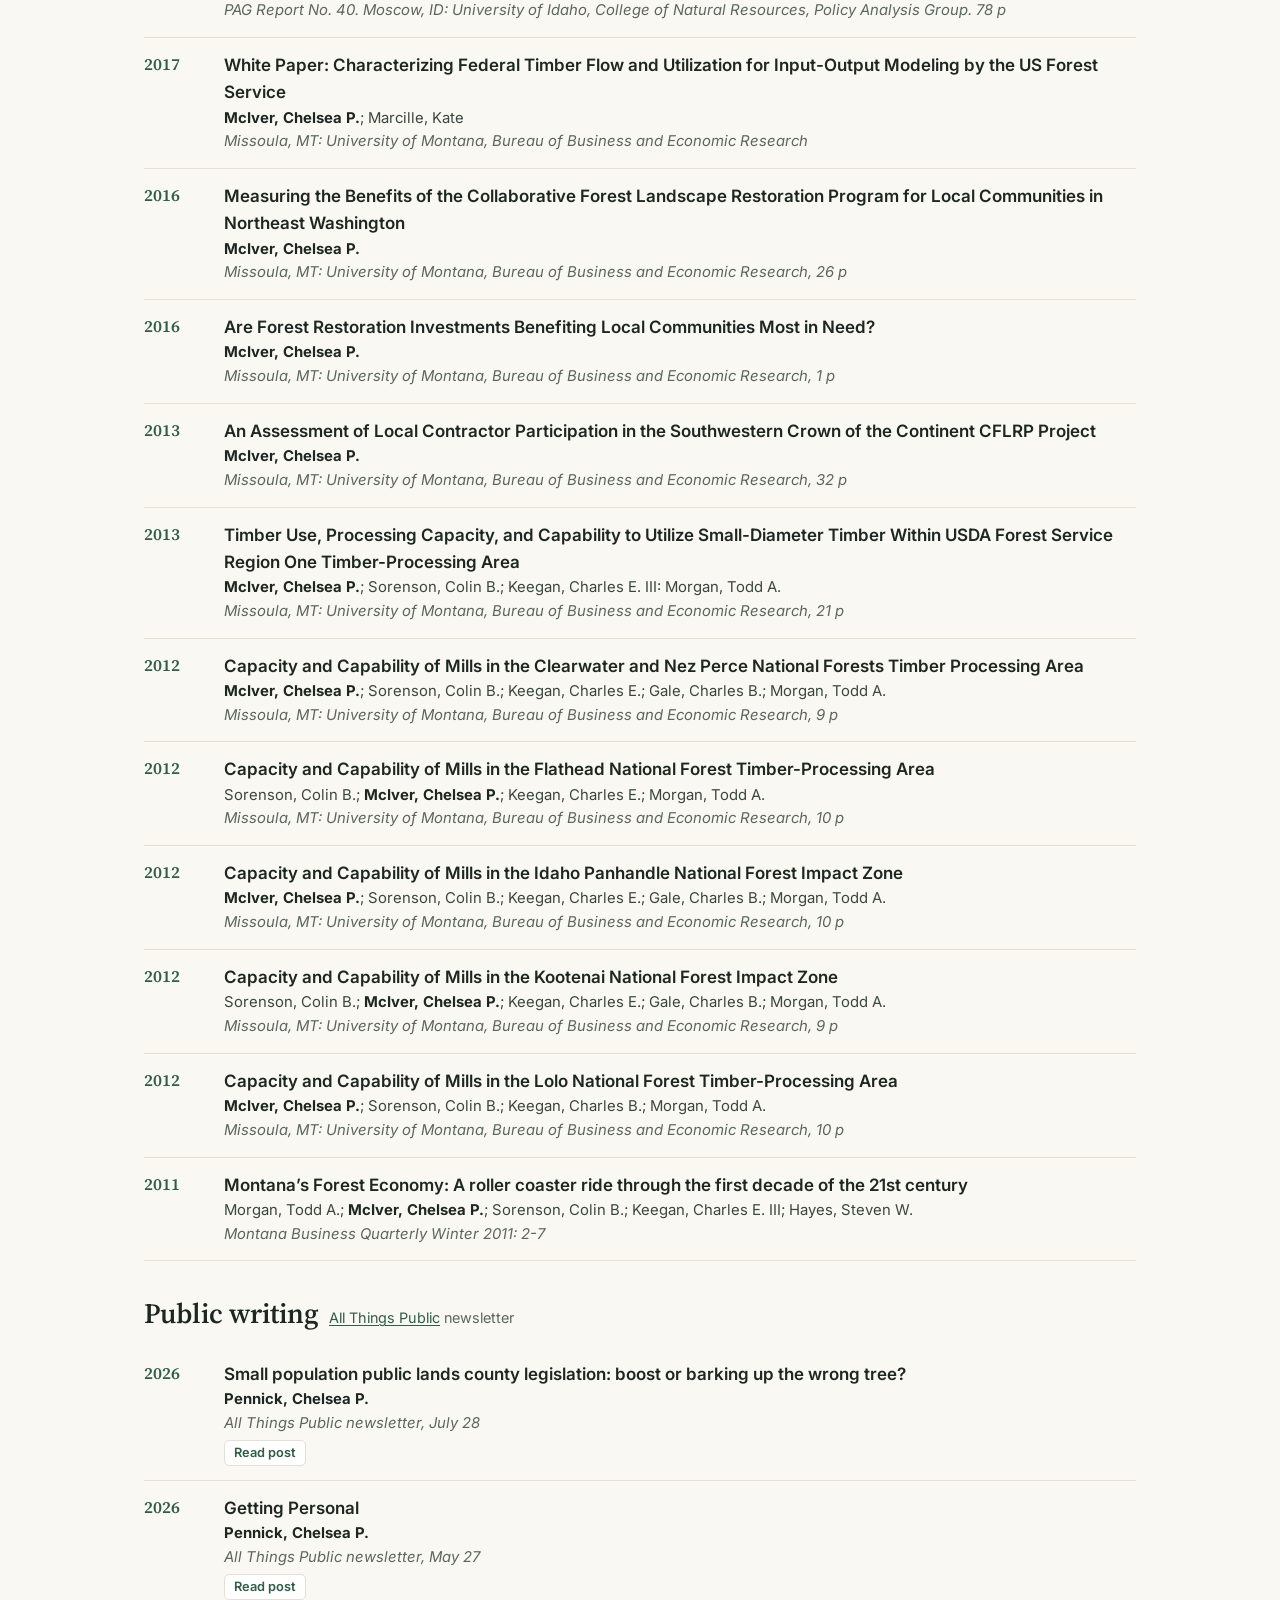
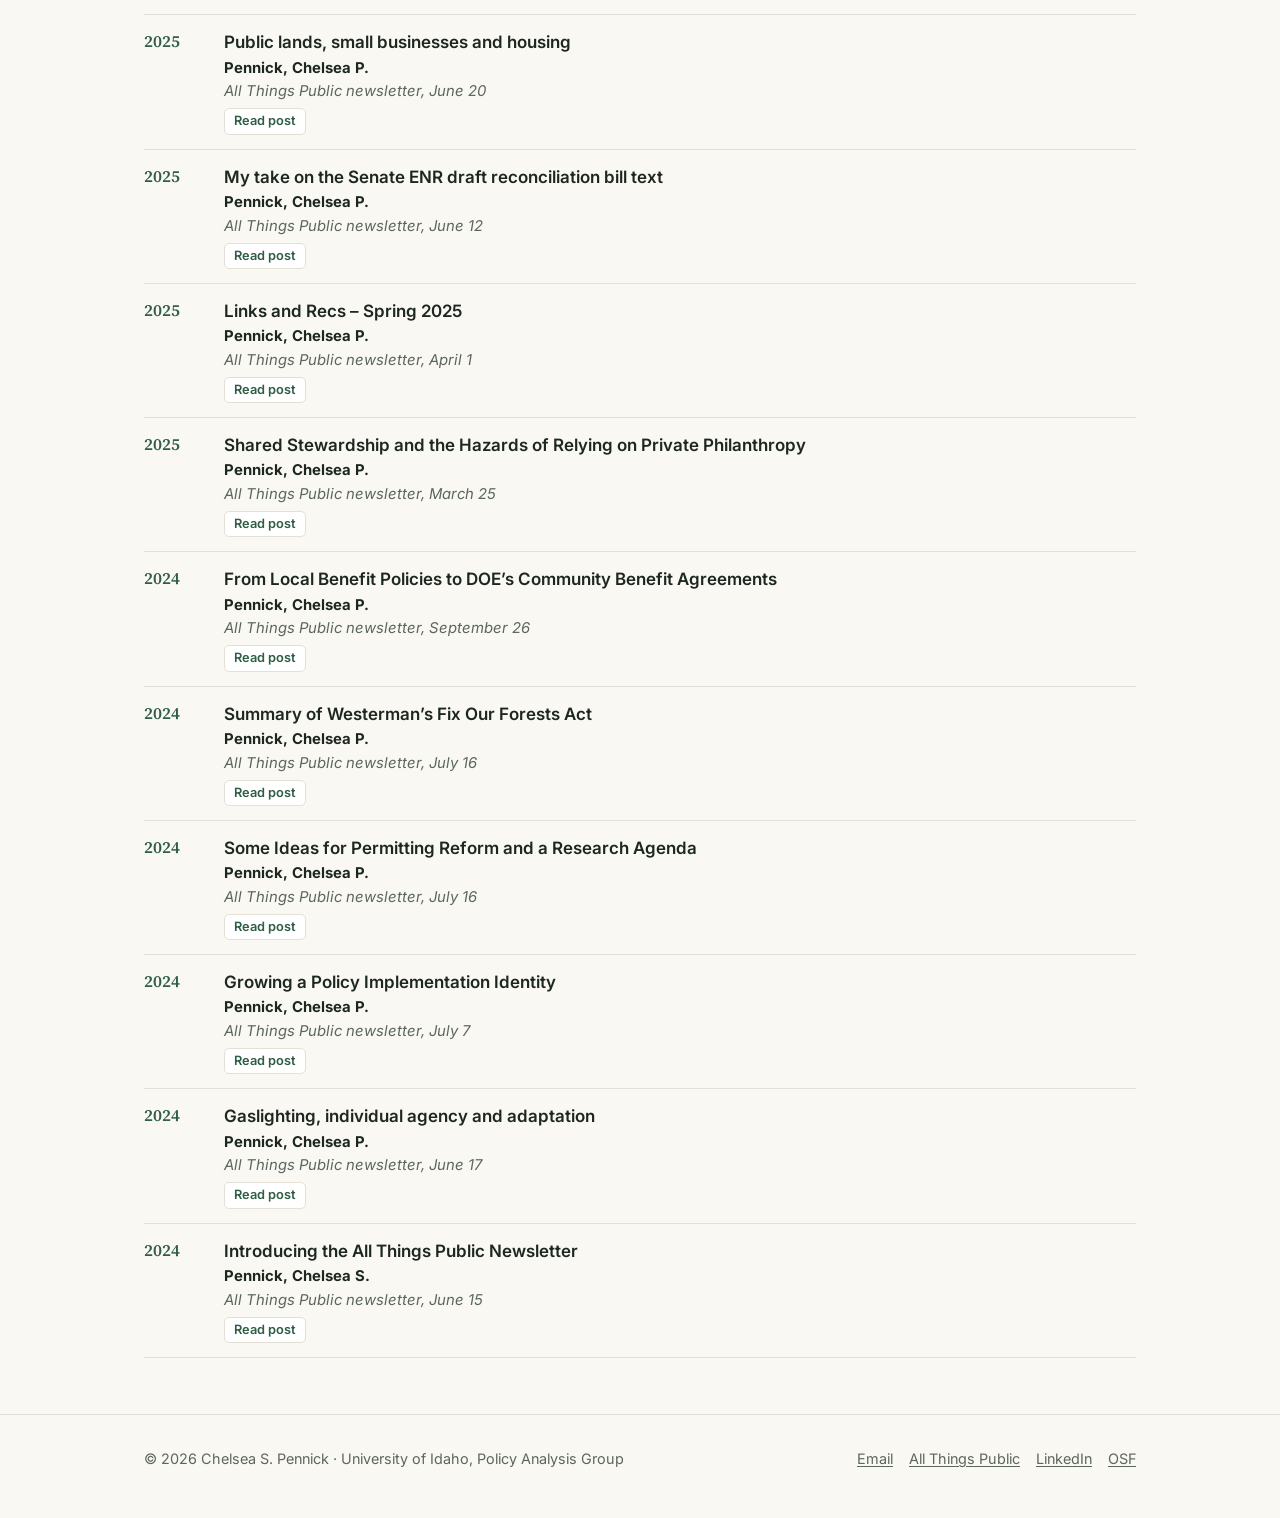
==== commit b6ca97d9: "Add publication link for 'Revisiting Sustained Yield Units' Added a link to the publication 'Revisit" ====
--- a/publications.html
+++ b/publications.html
@@ -136,6 +136,7 @@
           <div class="title">Revisiting Sustained Yield Units</div>
           <div class="authors"><strong>Pennick, Chelsea S.</strong></div>
           <div class="venue">Policy Brief #1. Moscow, ID: Policy Analysis Group, University of Idaho. 9 p</div>
+          <div class="actions"><a href="https://verso.uidaho.edu/esploro/outputs/996860460401851">LINK</a></div>
         </div>
       </li>
       <li class="pub" id="R14" data-type="technical" data-search="marcille, kate c.; morgan, todd a.; mciver, chelsea p.; christensen, glenn a. 2020 california’s forest products industry and timber harvest, 2016 gen. tech. rep. pnw-gtr-994. portland, or: u.s. department of agriculture, forest service, pacific northwest research station, 58 p">
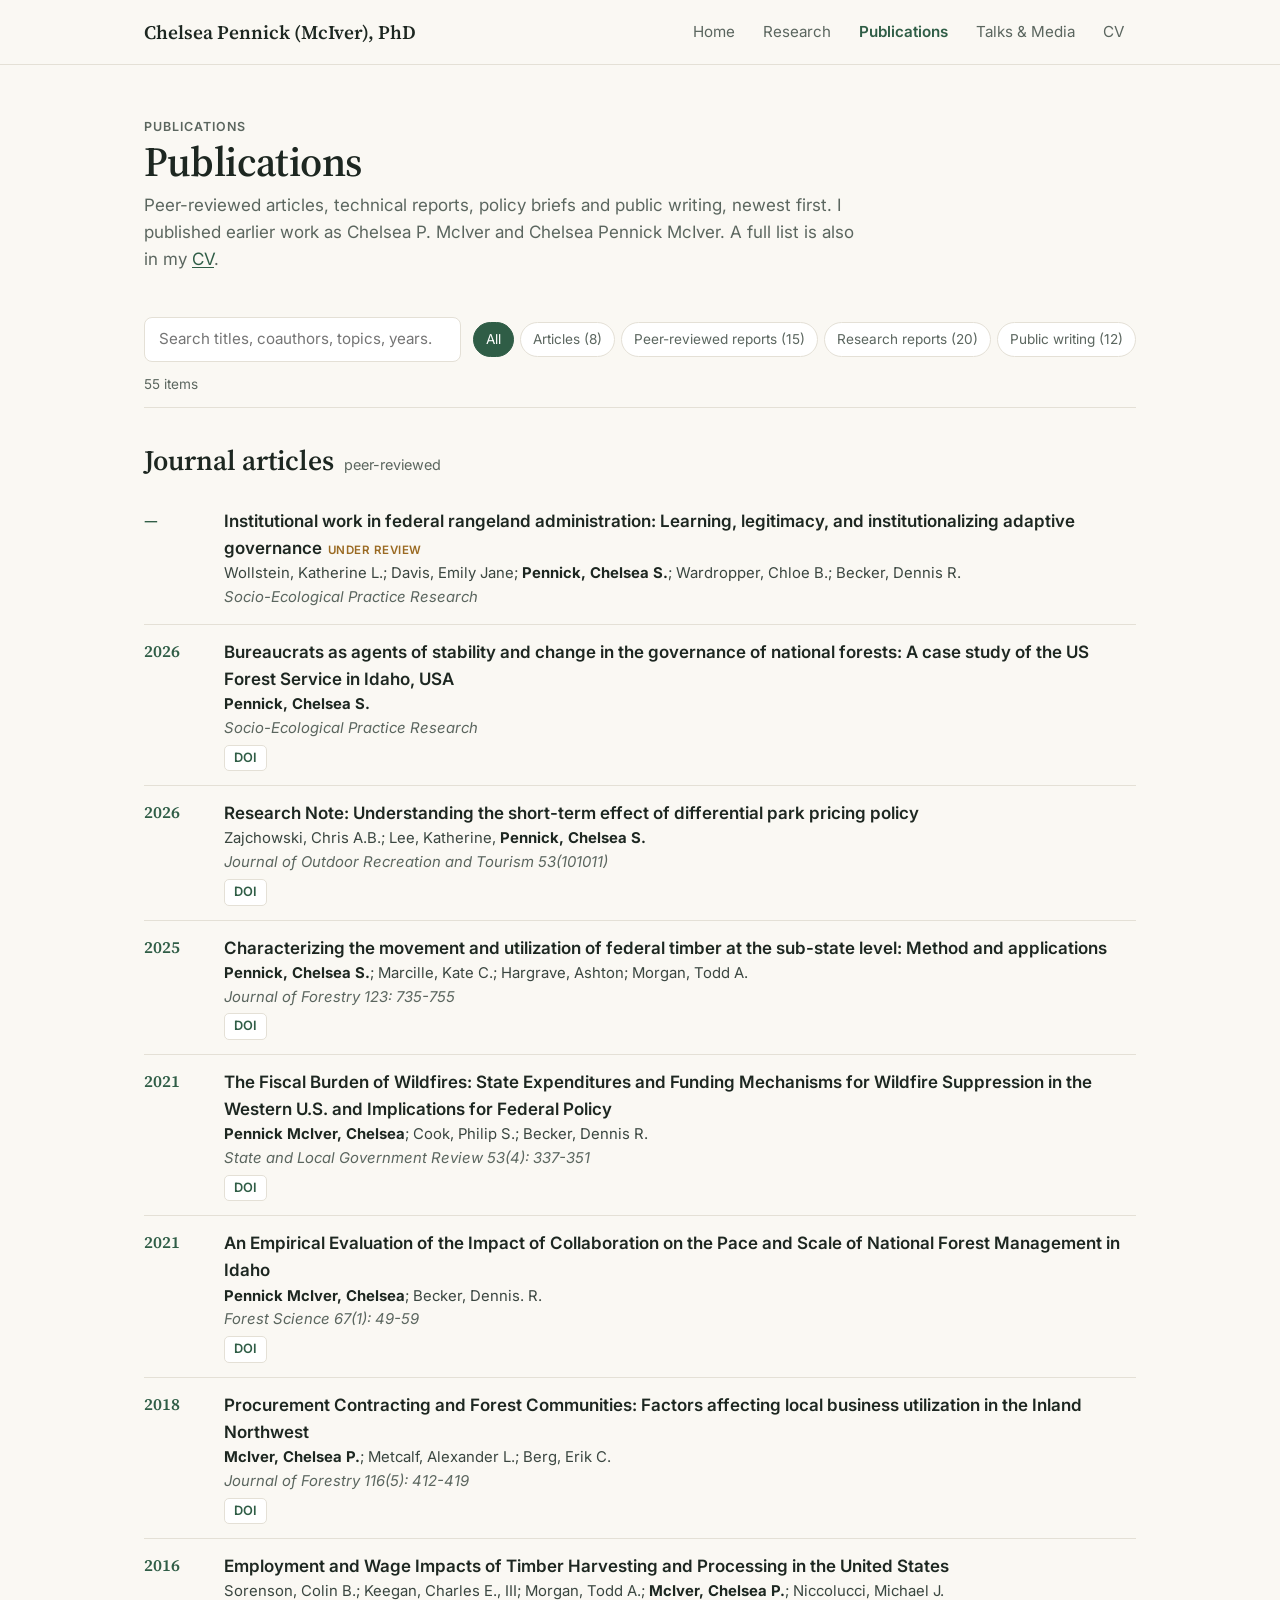
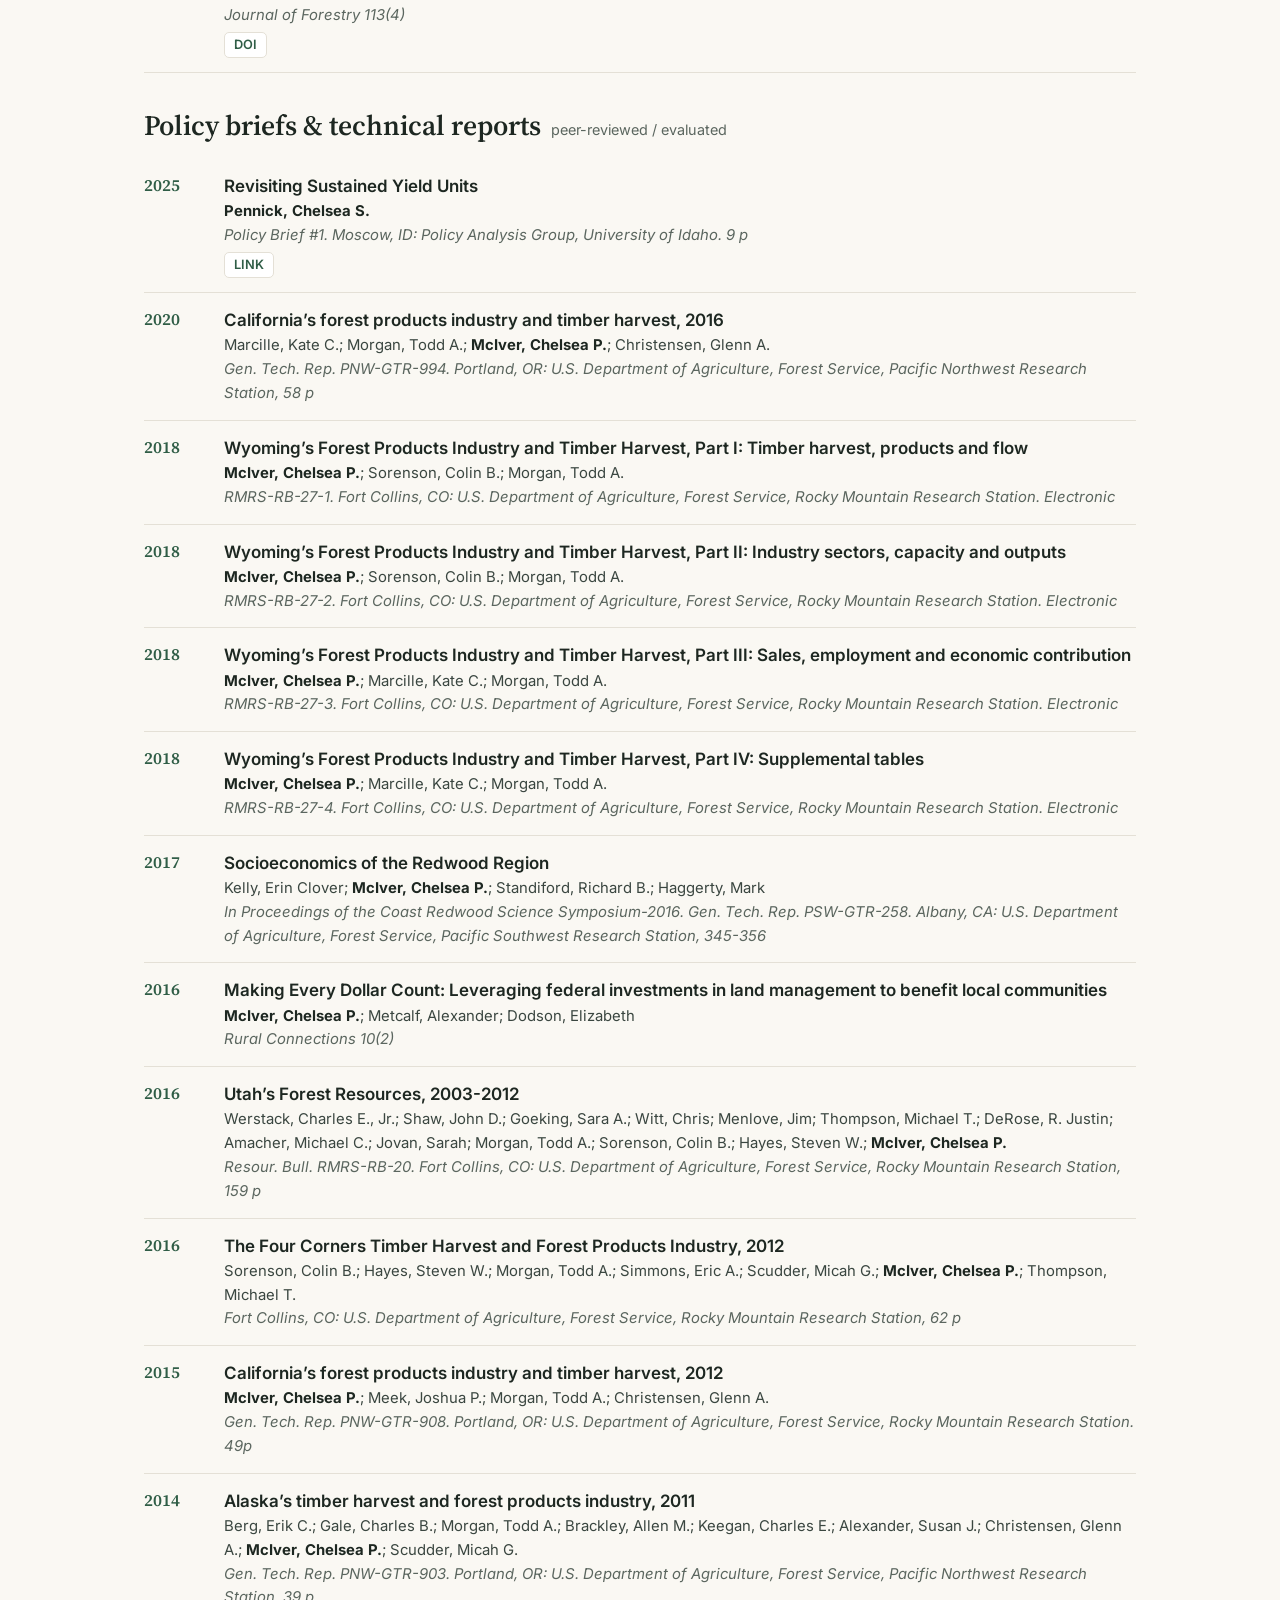
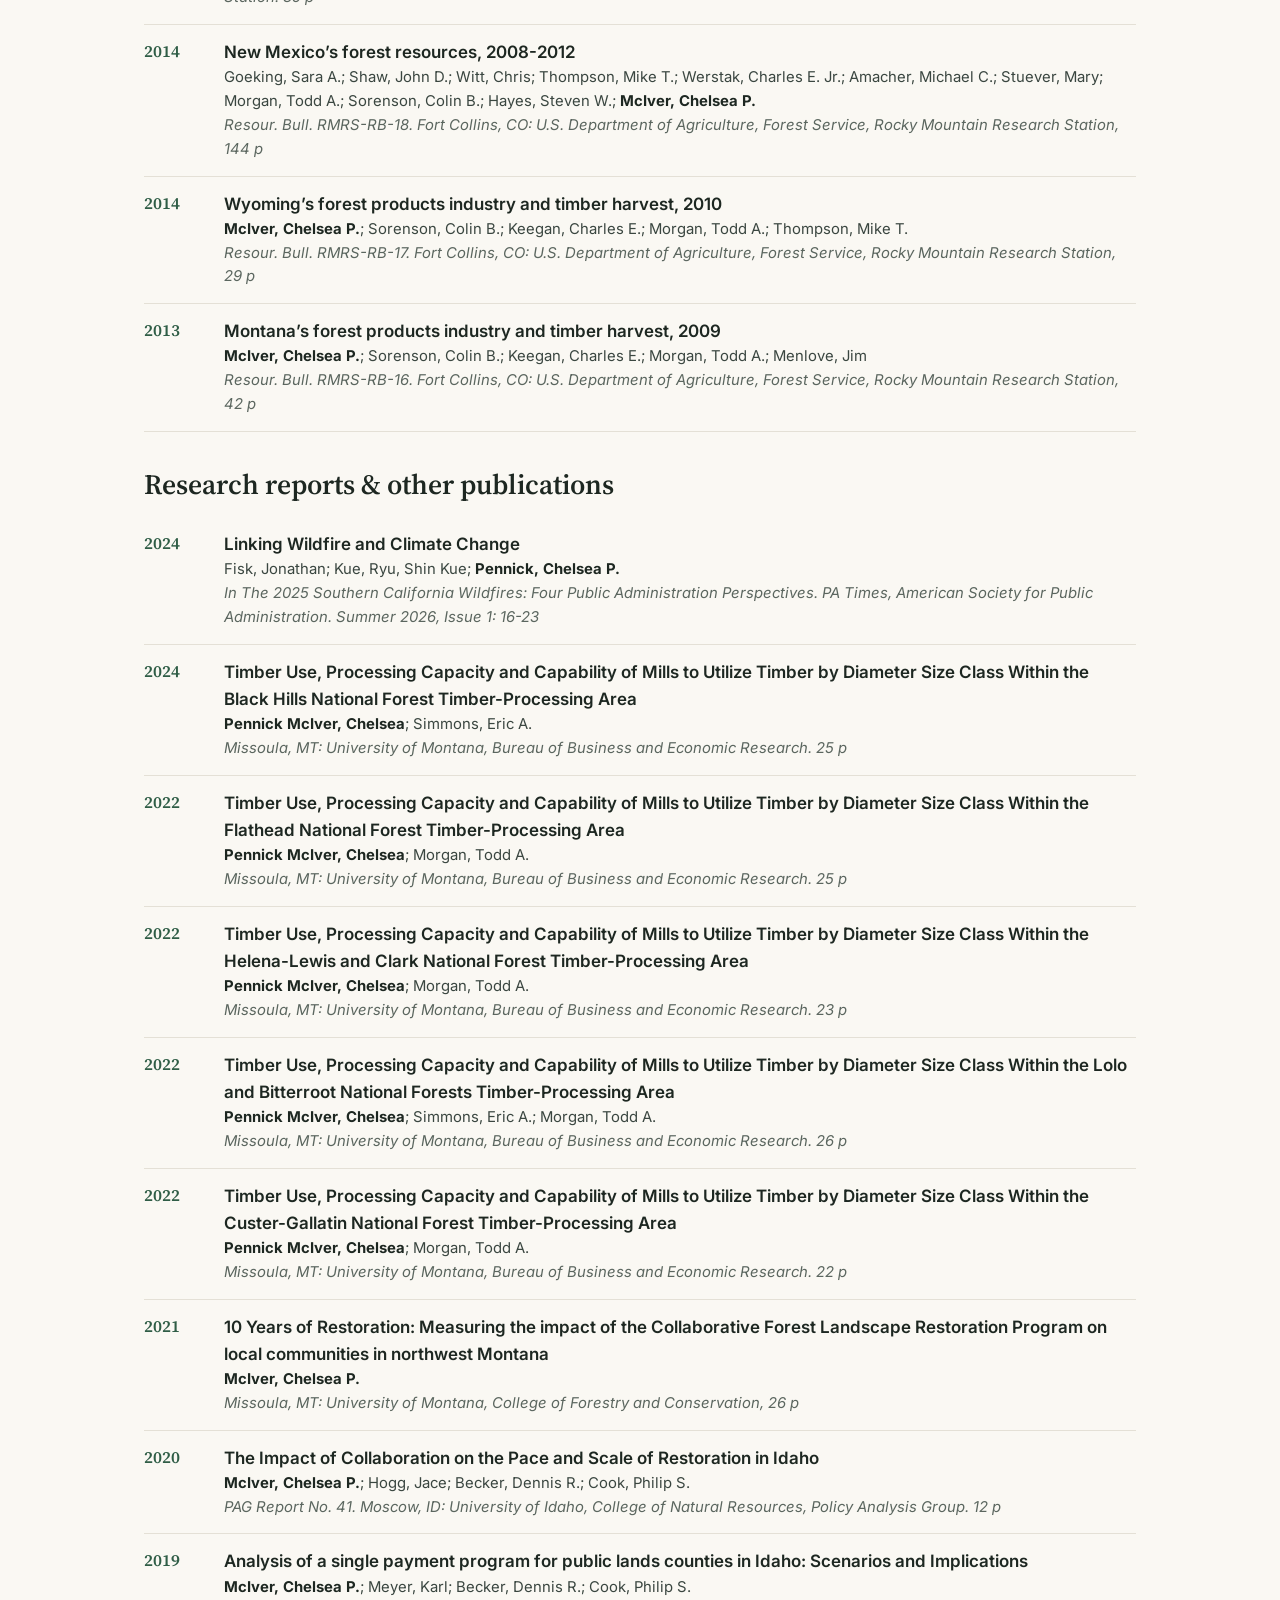
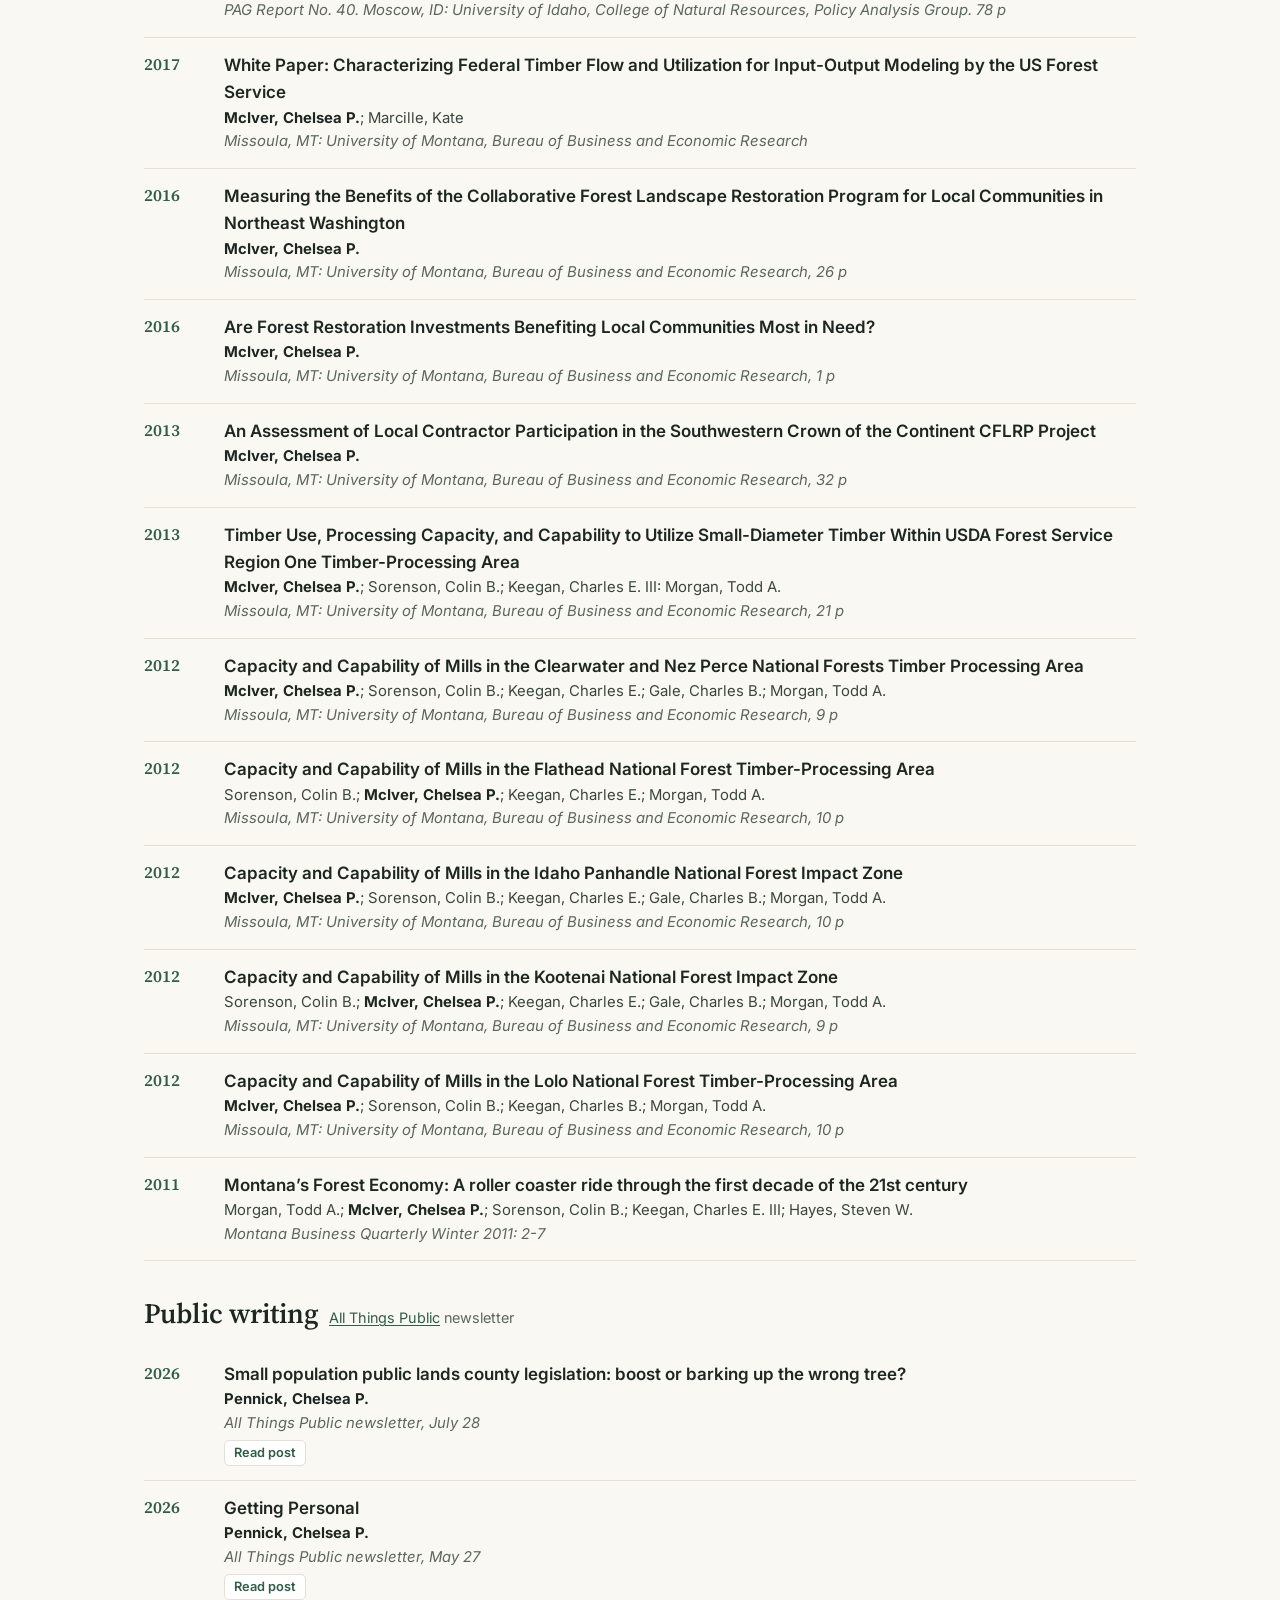
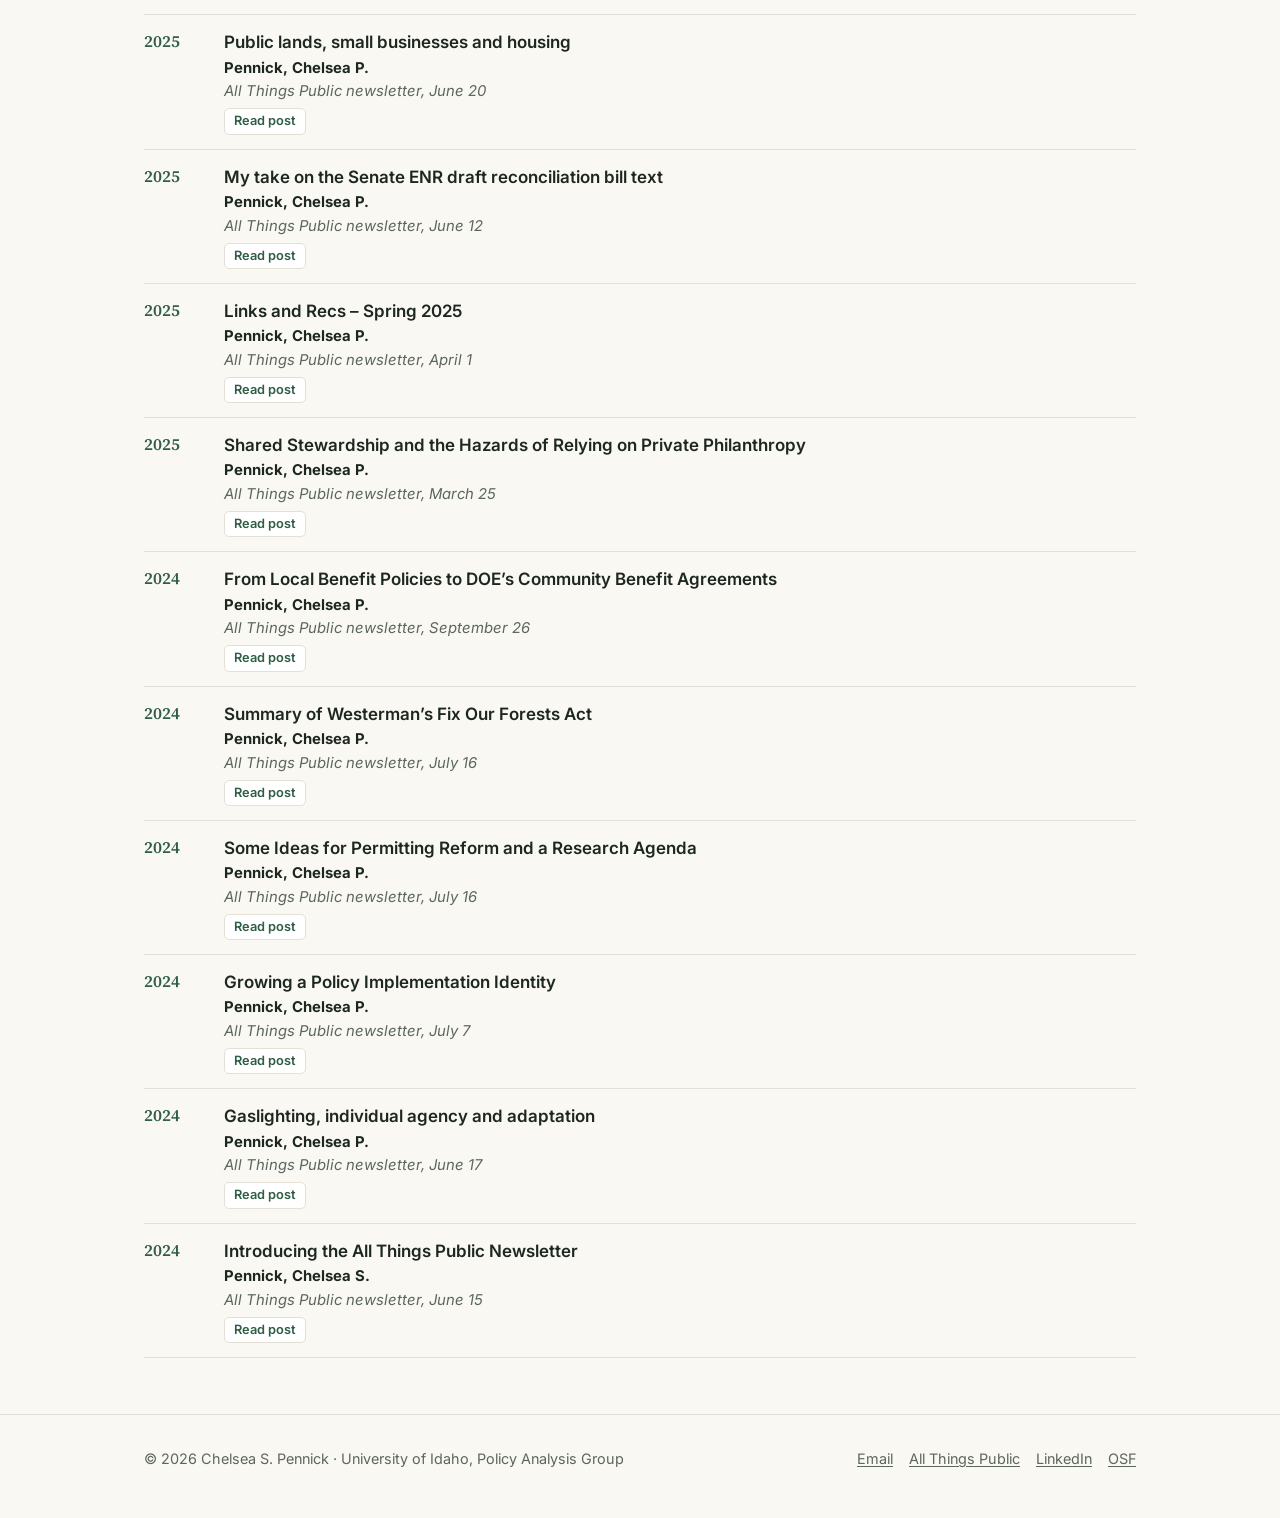
==== commit d0aec4e6: "Update title and branding in publications.html" ====
--- a/publications.html
+++ b/publications.html
@@ -3,7 +3,7 @@
 <head>
   <meta charset="utf-8">
   <meta name="viewport" content="width=device-width, initial-scale=1">
-  <title>Publications | Chelsea Pennick, Ph.D.</title>
+  <title>Publications | Chelsea Pennick (McIver), PhD</title>
   <meta name="description" content="Journal articles, technical reports, policy briefs and public writing by Chelsea Pennick (McIver).">
   <meta property="og:title" content="Publications | Chelsea Pennick, Ph.D.">
   <meta property="og:description" content="Journal articles, technical reports, policy briefs and public writing by Chelsea Pennick (McIver).">
@@ -16,7 +16,7 @@
   <a class="skip" href="#main">Skip to content</a>
   <header class="site-header">
     <div class="wrap">
-      <a class="brand" href="index.html">Chelsea Pennick, Ph.D.</a>
+      <a class="brand" href="index.html">Chelsea Pennick (McIver), PhD</a>
       <nav class="nav" aria-label="Main">
         <a href="index.html">Home</a>
         <a href="research.html">Research</a>
